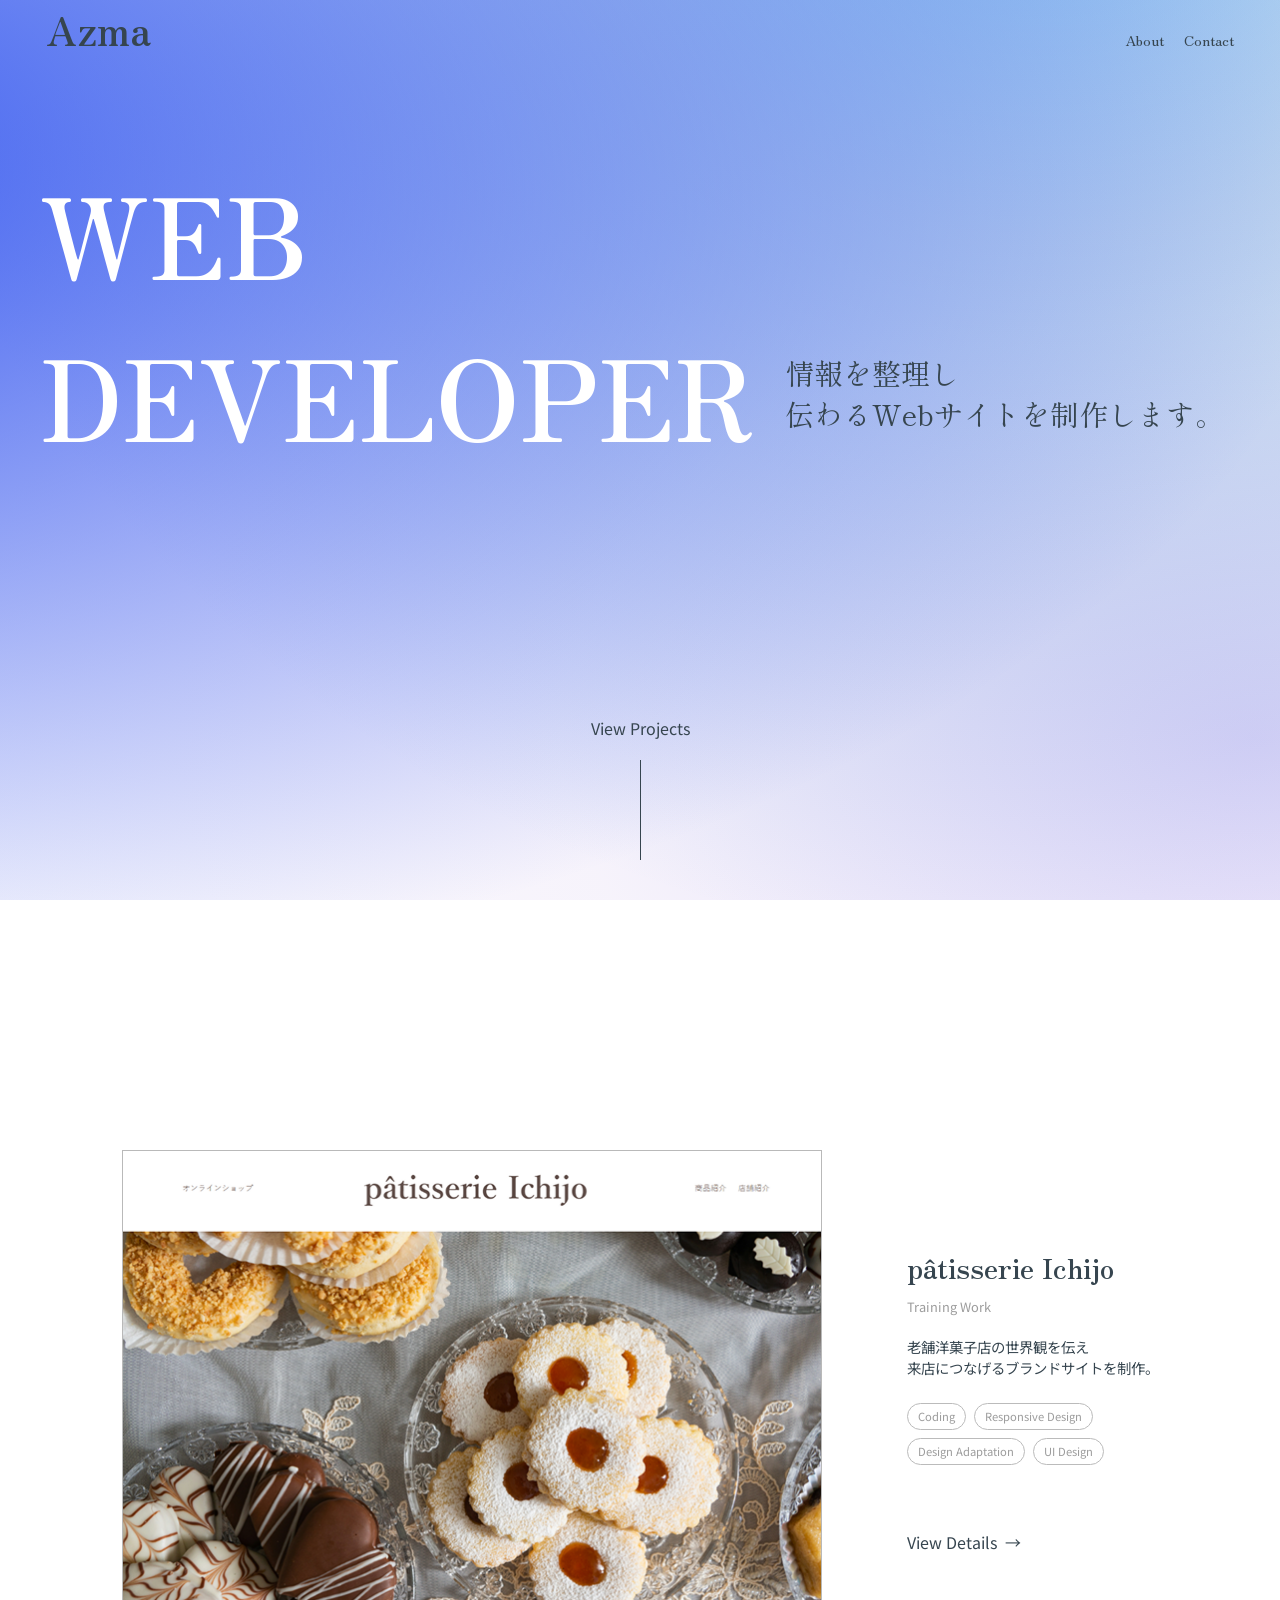
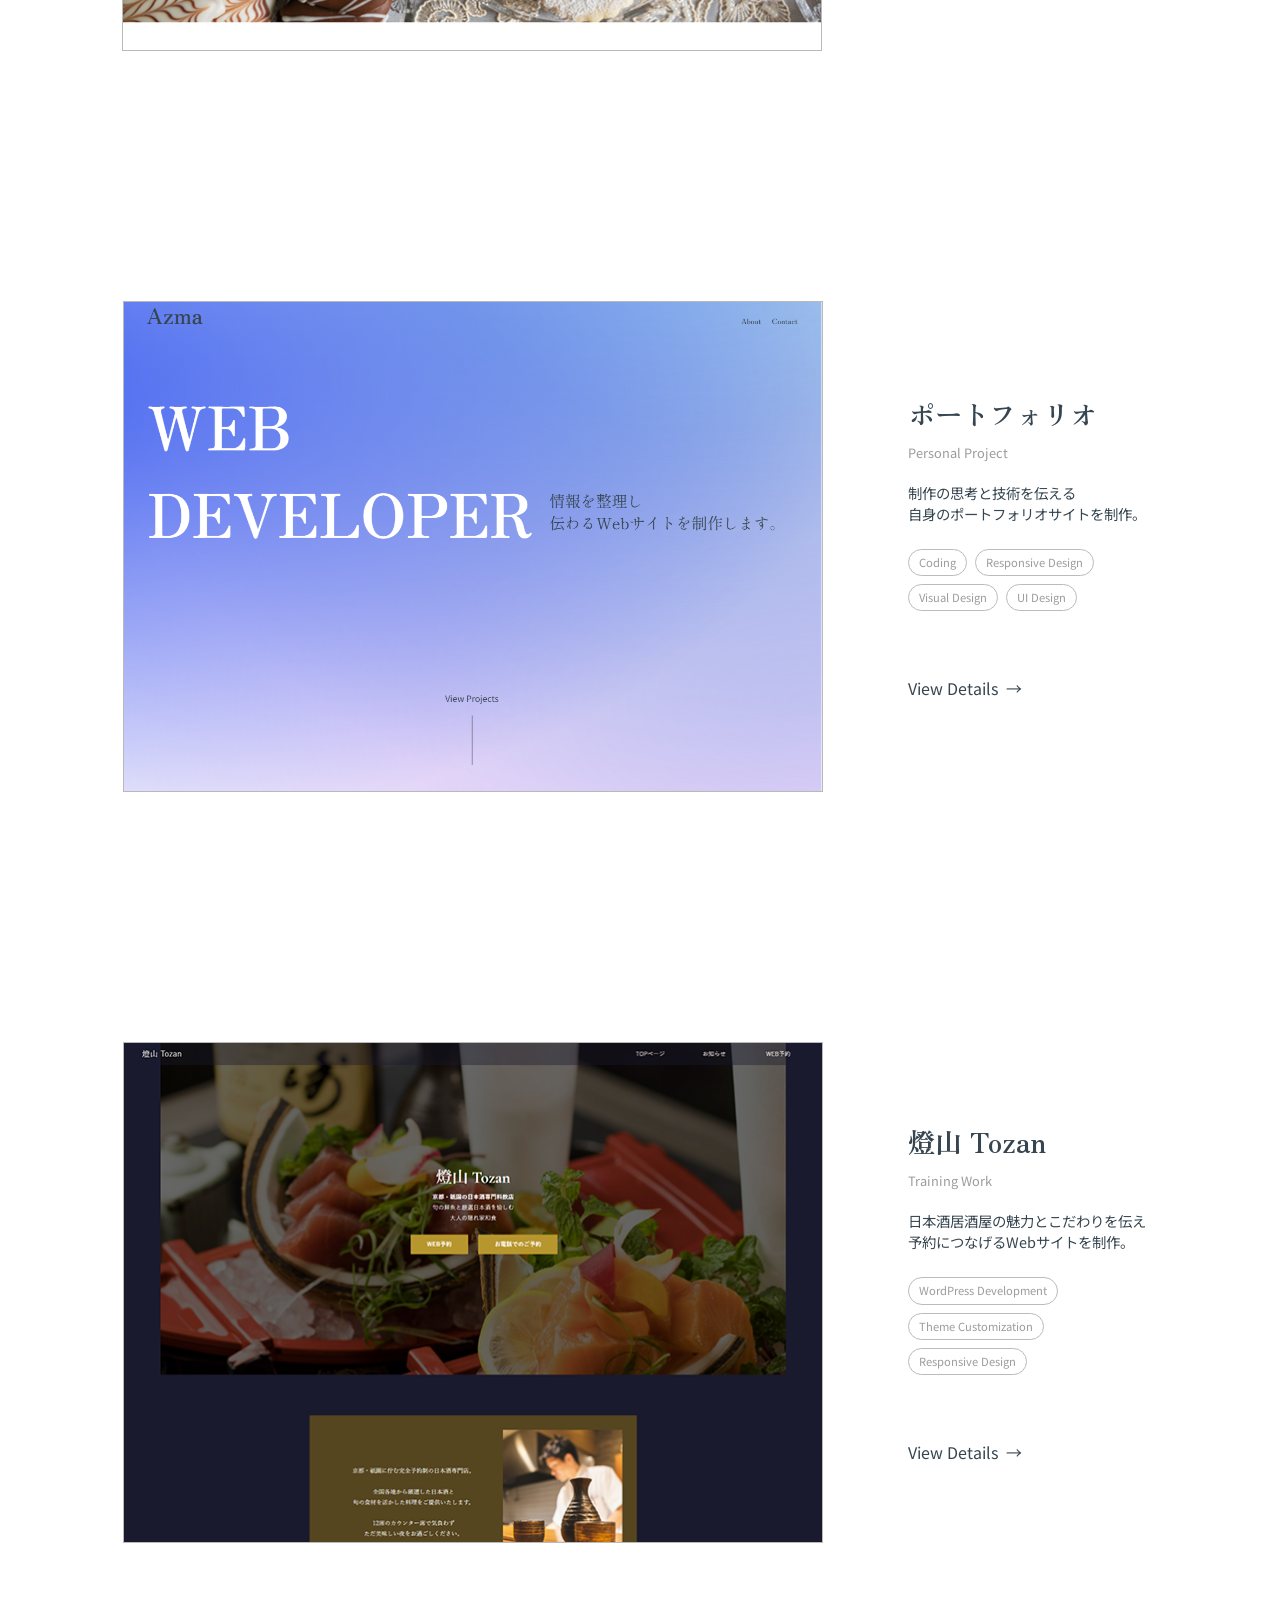
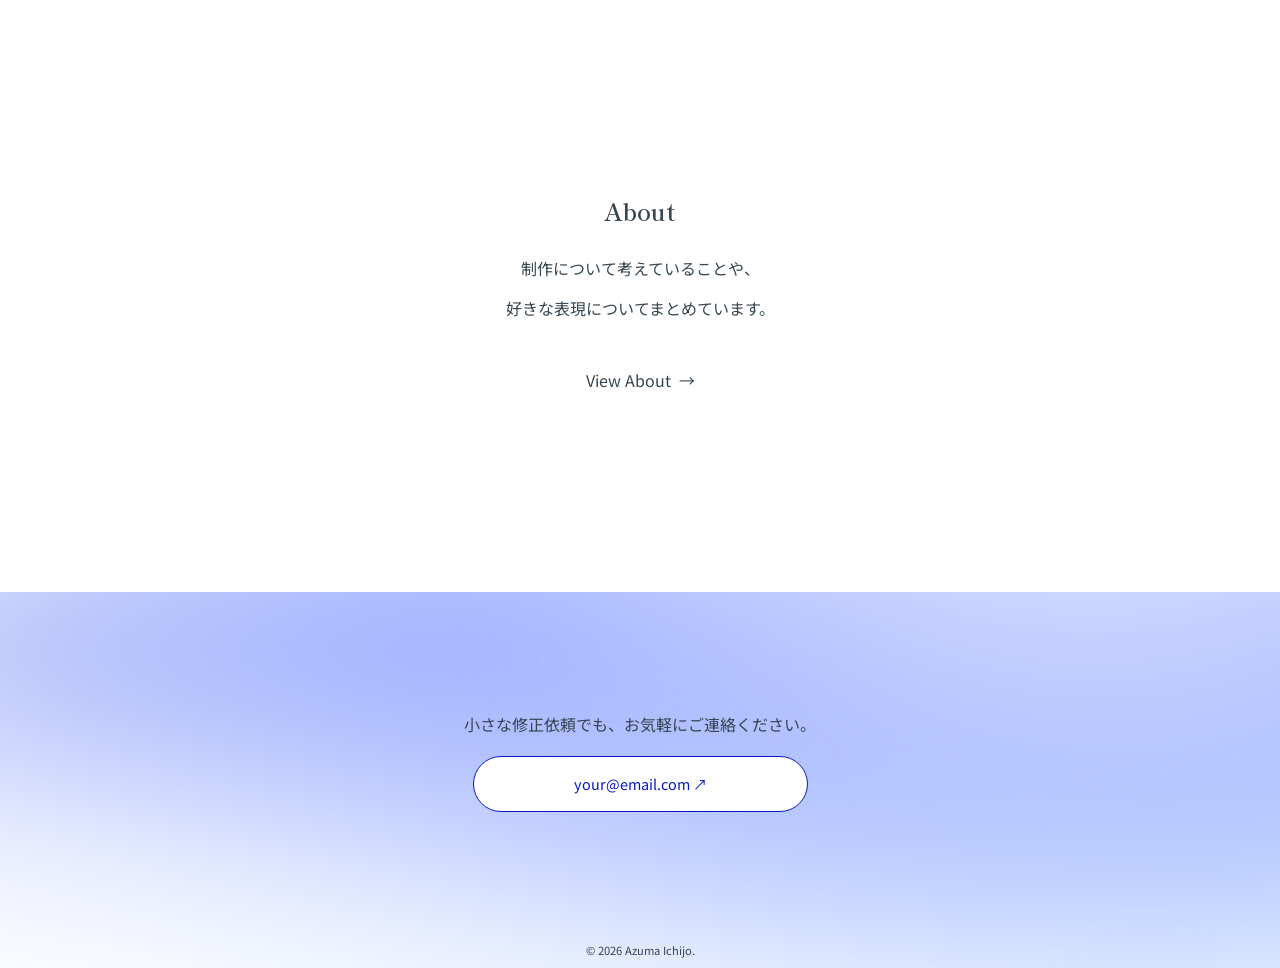
==== index.html @ 606f4dcb "fix: correct detail page footer styling and update content Fix missing footer background on detail p" ====
<!doctype html>
<html lang="ja">
  <head>
    <meta charset="UTF-8" />
    <meta name="viewport" content="width=device-width, initial-scale=1.0" />
    <title>Azuma Ichijo - Web designer</title>
    <meta
      name="description"
      content="フリーランスのWebデザイナーです。見る人に迷わせない、心地よく動くWebサイトを制作します。"
    />
    <meta
      name="keywords"
      content="Azuma Ichijo , 一條 あずま , いちじょう あずま, イチジョウ アズマ, エンジニア, WEB, フロントエンドエンジニア"
    />
    <meta property="og:site_name" content="Azuma Ichijo" />
    <meta
      property="og:description"
      content="フリーランスのWebデザイナーです。見る人に迷わせない、心地よく動くWebサイトを制作します。"
    />
    <link rel="icon" href="img/favicon.ico" />
    <link rel="stylesheet" href="css/style.css" />
    <link rel="preconnect" href="https://fonts.googleapis.com" />
    <link rel="preconnect" href="https://fonts.gstatic.com" crossorigin />
    <link
      href="https://fonts.googleapis.com/css2?family=Zen+Old+Mincho:wght@400;500;700&display=swap"
      rel="stylesheet"
    />
    <link rel="preconnect" href="https://fonts.googleapis.com" />
    <link rel="preconnect" href="https://fonts.gstatic.com" crossorigin />
    <link
      href="https://fonts.googleapis.com/css2?family=Shippori+Mincho:wght@400;500;600;700;800&display=swap"
      rel="stylesheet"
    />
    <link rel="preconnect" href="https://fonts.googleapis.com" />
    <link rel="preconnect" href="https://fonts.gstatic.com" crossorigin />
    <link
      href="https://fonts.googleapis.com/css2?family=Noto+Sans+JP:wght@100..900&display=swap"
      rel="stylesheet"
    />
  </head>

  <button class="to-top" aria-label="ページ上部へ戻る">↑</button>

  <body>
    <header>
      <div class="header-inner">
        <div class="header-contents">
          <h1>Azma</h1>
          <nav>
            <ul>
              <li><a href="./about.html">About</a></li>
              <li><a href="#contact">Contact</a></li>
            </ul>
          </nav>
        </div>
      </div>
    </header>

    <main>
      <section class="fv">
        <div class="fv-inner">
          <div class="fv-contents">
            <h2>WEB</h2>
            <div class="fv-row">
              <h2>DEVELOPER</h2>
              <p>情報を整理し<br />伝わるWebサイトを制作します。</p>
            </div>
          </div>
        </div>

        <div class="scroll-indicator"><a href="#works">View Projects</a></div>
      </section>

      <section id="works">
        <div class="inner">
          <div class="works-list">
            <article class="work-item">
              <a href="./works/patisserieIchijo.html">
                <div class="work-content">
                  <div class="work-img">
                    <img
                      src="img/patisserieIchijo-top.png"
                      alt="pâtisserie Ichijoのサムネイル"
                      class="reveal zoom-out"
                    />
                  </div>
                  <div class="work-text">
                    <h3>pâtisserie Ichijo</h3>
                    <p class="work-category">Training Work</p>
                    <p class="work-note">
                      老舗洋菓子店の世界観を伝え<br />来店につなげるブランドサイトを制作。
                    </p>
                    <div class="work-role">
                      <span>Coding</span>
                      <span>Responsive Design</span>
                      <span>Design Adaptation</span>
                      <span>UI Design</span>
                    </div>
                    <div class="reveal fade-up">
                      <div class="view-details">View Details</div>
                    </div>
                  </div>
                </div>
              </a>
            </article>

            <article class="work-item">
              <a href="./works/portfolio.html">
                <div class="work-content">
                  <div class="work-img">
                    <img
                      src="img/portfolio-top.png"
                      alt="ポートフォリオのサムネイル"
                      class="reveal zoom-out"
                    />
                  </div>
                  <div class="work-text">
                    <h3>ポートフォリオ</h3>
                    <p class="work-category">Personal Project</p>
                    <p class="work-note">
                      制作の思考と技術を伝える<br />自身のポートフォリオサイトを制作。
                    </p>
                    <div class="work-role">
                      <span>Coding</span>
                      <span>Responsive Design</span>
                      <span>Visual Design</span>
                      <span>UI Design</span>
                    </div>
                    <div class="reveal fade-up">
                      <div class="view-details">View Details</div>
                    </div>
                  </div>
                </div>
              </a>
            </article>

            <article class="work-item">
              <a href="./works/tozan.html">
                <div class="work-content">
                  <div class="work-img">
                    <img
                      src="img/tozan-top.png"
                      alt="Tozanのサムネイル"
                      class="reveal zoom-out"
                    />
                  </div>
                  <div class="work-text">
                    <h3>燈山 Tozan</h3>
                    <p class="work-category">Training Work</p>
                    <p class="work-note">
                      日本酒居酒屋の魅力とこだわりを伝え<br />予約につなげるWebサイトを制作。
                    </p>
                    <div class="work-role">
                      <span>WordPress Development</span>
                      <span>Theme Customization</span>
                      <span>Responsive Design</span>
                    </div>
                    <div class="reveal fade-up">
                      <div class="view-details">View Details</div>
                    </div>
                  </div>
                </div>
              </a>
            </article>
          </div>
        </div>
      </section>

      <section class="about">
        <h4>About</h4>
        <p>
          制作について考えていることや、<br />好きな表現についてまとめています。
        </p>
        <div class="reveal fade-up">
          <a href="./about.html" class="view-details">View About</a>
        </div>
      </section>

      <section class="contact" id="contact">
        <div class="inner">
          <div class="contact-txt">
            <p>小さな修正依頼でも、お気軽にご連絡ください。</p>
          </div>
          <div class="contact-btn">
            <a href="mailto:your@email.com">your@email.com ↗</a>
          </div>
          <p class="footer-copy">&copy; 2026 Azuma Ichijo.</p>
        </div>
      </section>
    </main>

    <script src="js/main.js"></script>
  </body>
</html>
---- css/style.css ----
/* ===========================
   Reset & Base
=========================== */
*,
*::before,
*::after {
  box-sizing: border-box;
  margin: 0;
  padding: 0;
}

html {
  font-size: 16px;
  scroll-behavior: smooth;
}

body {
  font-family: "Noto Sans JP", sans-serif;
  color: #36454f;
  background-color: #fff;
  -webkit-font-smoothing: antialiased;
}

img {
  max-width: 100%;
  height: auto;
  display: block;
}

a {
  text-decoration: none;
  color: inherit;
}

ul {
  list-style: none;
}

h1 {
  font-size: 2.5rem;
  font-family: "Zen Old Mincho", serif;
}

h2 {
  font-family: "Zen Old Mincho", serif;
}

h3 {
  margin-bottom: 10px;
  font-size: 1.7rem;
  font-family: "Zen Old Mincho", serif;
}

h4 {
  margin-bottom: 20px;
  font-size: 1.5rem;
  font-family: "Shippori Mincho", serif;
  font-weight: 600;
}

button {
  appearance: none;
  background: none;
  border: none;
  cursor: pointer;
  font-family: inherit;
  font-size: inherit;
  padding: 0;
}

/* ===========================
   Layout
=========================== */
.inner {
  max-width: 1100px;
  margin: 0 auto;
}

.reveal {
  opacity: 0;
  transition: 0.6s ease;
}

.fade-up {
  transform: translateY(20px);
  transition-delay: 0.5s;
}

.fade-up.is-active {
  opacity: 1;
  transform: translateY(0);
}

header {
  position: fixed;
  top: 0;
  left: 0;
  width: 100%;
  z-index: 1000;
  background: transparent;
}

.header-contents {
  display: flex;
  justify-content: space-between;
  align-items: baseline;
  padding: 0 46px;
}

.header-contents ul {
  display: flex;
  justify-content: space-between;
  align-items: baseline;
  gap: 20px;
  font-family: "Zen Old Mincho", serif;
}

.header-contents li {
  font-size: 0.9rem;
}

.fv {
  position: relative;
  overflow: hidden;
  min-height: 100dvh;
  background: #fff;
}

/* コンテンツを前面 */
.fv > * {
  position: relative;
  z-index: 1;
}

/* 背景 */
.fv::before {
  content: "";
  position: absolute;
  inset: -30%;
  z-index: 0;

  background:
    radial-gradient(
      ellipse at 0% 30%,
      rgba(157, 170, 226, 0.1) 0%,
      rgba(5, 47, 235, 0.7) 10%,
      transparent 60%
    ),
    radial-gradient(
      ellipse at 70% 0%,
      rgba(8, 129, 228, 0.5) 0%,
      rgba(49, 131, 207, 0.3) 25%,
      transparent 60%
    ),
    radial-gradient(
      ellipse at 80% 70%,
      rgba(136, 110, 230, 0.3) 0%,
      rgba(169, 138, 219, 0.1) 30%,
      transparent 70%
    );
}

.fv-inner {
  max-width: 1200px;
  margin: 0 auto;
  /*min-height: 100dvh;*/
  /* background-color: #a1b8c6; */
  position: relative;
  margin-bottom: 50px;
}

.fv-contents {
  padding-top: 150px;
}

.fv-contents h2 {
  font-size: 7rem;
  color: #fff;
}

.fv-row {
  display: flex;
  justify-content: left;
  align-items: center;
  gap: 30px;
}

.fv-row p {
  font-size: 1.8rem;
  font-family: "Shippori Mincho", serif;
}

.fv-contents > h2,
.fv-row > h2,
.fv-row > p {
  opacity: 0;
  transform: translateY(10px);
  animation: fadeUp 1s ease-out forwards;
}

.fv-row > h2 {
  animation-delay: 0.3s;
}

.fv-row > p {
  animation-delay: 0.6s;
}

@keyframes fadeUp {
  to {
    opacity: 1;
    transform: translateY(0);
  }
}

.scroll-indicator {
  position: absolute;
  bottom: 40px;
  left: 50%;
  transform: translateX(-50%);
  font-size: 1rem;
}

.scroll-indicator a {
  opacity: 0;
  display: inline-block;
  animation: fadeUp 1s ease-out forwards;
  animation-delay: 2.2s;
}

.scroll-indicator::after {
  content: "";
  display: block;
  width: 1px;
  height: 100px;
  background: #36454f;
  margin: 20px auto 0;

  transform: scaleY(0);
  transform-origin: top;

  animation: lineGrow 1s ease-out forwards;
  animation-delay: 2.6s;
}

@keyframes lineGrow {
  to {
    transform: scaleY(1);
  }
}

#works {
  scroll-margin-top: 20vh;
}

.work-content {
  display: flex;
  justify-content: center;
  align-items: center;
  gap: 85px;
}

.work-item {
  margin: 250px 0;
}

.work-img {
  width: 700px;
  height: auto;
  overflow: hidden;
  flex-shrink: 0;
  border: 1px solid #b9b9b9;
}

.work-img img {
  width: 100%;
  height: 100%;
  object-fit: cover;
  object-position: center top;
}

.zoom-out {
  opacity: 0;
  transform: scale(1.05);
  transition:
    opacity 1.3s ease,
    transform 1.3s cubic-bezier(0.22, 1, 0.36, 1);
}

.zoom-out.is-active {
  opacity: 1;
  transform: scale(1);
}

.work-note {
  font-size: 0.9rem;
}

.work-category {
  color: #9c9c9c;
  font-size: 0.8rem;
  margin-bottom: 20px;
}

.work-role {
  display: flex;
  flex-wrap: wrap;
  gap: 8px;
  padding: 25px 0;
  width: 250px;
}

.work-role span {
  display: inline-block;
  padding: 7px 10px;
  border-radius: 999px;
  background: #fff;
  border: 1px solid #bbbbbb;
  color: #9c9c9c;
  font-size: 0.7rem;
  line-height: 1;
  white-space: nowrap;
}

.view-details {
  margin-top: 40px;
  display: inline-block;
  position: relative;
}

.view-details::before {
  content: "";
  position: absolute;
  left: 0;
  bottom: -2px;
  width: 0;
  height: 1px;
  background: currentColor;
  transition: width 0.7s ease;
  transition-delay: 0.4s;
}

.view-details::after {
  content: "→";
  display: inline-block;
  margin-left: 0.5rem;
  transition: transform 0.5s ease;
  transition-delay: 0.8s;
}

.work-item:hover .view-details::before,
.about .view-details:hover::before {
  width: 80%;
}

.work-item:hover .view-details::after,
.about .view-details:hover::after {
  transform: translateX(7px);
}

.about {
  text-align: center;
  margin: 200px 0;
  background-color: #fff;
}

.about p {
  line-height: 40px;
}

.contact {
  text-align: center;
  background-size: cover;
  background-position: center;
  background-repeat: no-repeat;
  padding-top: 120px;
  padding-bottom: 10px;
  position: relative;
  overflow: hidden;
  background: #fff;
}

/* コンテンツを前面 */
.contact > * {
  position: relative;
  z-index: 1;
}

/* 背景 */
.contact::before {
  content: "";
  position: absolute;
  inset: -30%;
  z-index: 0;

  background:
    radial-gradient(
      ellipse at 20% 30%,
      rgba(8, 50, 235, 0.3) 0%,
      rgba(90, 120, 255, 0.1) 25%,
      transparent 55%
    ),
    radial-gradient(
      ellipse at 70% 20%,
      rgba(150, 170, 255, 0.35) 0%,
      rgba(150, 170, 255, 0.8) 30%,
      transparent 60%
    ),
    radial-gradient(
      ellipse at 80% 70%,
      rgba(120, 190, 255, 0.3) 0%,
      rgba(120, 190, 255, 0.08) 30%,
      transparent 60%
    );

  filter: blur(90px);

  transform-origin: center;

  animation: aurora 10s ease-in-out infinite alternate;
}

.contact-txt {
  margin-bottom: 20px;
}

.contact-btn {
  display: inline-block;
  text-align: center;
  padding: 20px 100px;
  border-radius: 999px;
  background: #fff;
  color: #0918c0;
  border: 1px solid #0918c0;
  font-size: 0.9rem;
  line-height: 1;
  white-space: nowrap;
  transition:
    color 0.3s ease,
    background-color 0.3s ease;
}

.contact-btn:hover {
  background: #0918c0;
  color: #fff;
}

/* aboutページ */

.about-page {
  opacity: 0;
  transform: translateY(10px);
  animation: fadein 0.5s ease forwards;
}

@keyframes fadein {
  to {
    opacity: 1;
    transform: translateY(0);
  }
}

.about-page-inner {
  max-width: 700px;
  margin: 0 auto;
  margin-top: 220px;
  margin-bottom: 150px;
}

.about-page-contents {
  font-size: 1.2rem;
  line-height: 40px;
}

.about-page-contents p {
  margin-bottom: 20px;
}

/*
.email-copy {
  display: inline-block;
  cursor: pointer;
}

/* 初期表示 
.email-copy__copy,
.email-copy__copied {
  display: none;
}

/* ホバー時
.email-copy:hover .email-copy__email {
  display: none;
}
.email-copy:hover .email-copy__copy {
  display: inline;
}
.email-copy:hover .email-copy__copied {
  display: none;
}

/* クリック後 
.email-copy.is-copied .email-copy__email {
  display: none;
}
.email-copy.is-copied .email-copy__copy {
  display: none;
}
.email-copy.is-copied .email-copy__copied {
  display: inline;
}
*/

.footer-copy {
  font-size: 0.7rem;
  margin-top: 130px;
}

.to-top {
  position: fixed;
  right: 20px;
  bottom: 20px;
  width: 48px;
  height: 48px;
  z-index: 1100;
  border-radius: 50%;
  border: none;
  background: #000000;
  color: #fff;
  cursor: pointer;
  box-shadow: 0 6px 18px rgba(0, 0, 0, 0.08);
  opacity: 0;
  visibility: hidden;
  transform: translateY(10px);
  transition:
    opacity 0.7s ease,
    transform 0.7s ease,
    visibility 0.7s,
    background-color 0.7s ease;
}

.to-top.is-visible {
  opacity: 1;
  visibility: visible;
  transform: translateY(0);
}

.to-top:hover {
  transform: translateY(-2px);
  background: rgba(0, 0, 0, 0.8);
}

/* ===========================
   Responsive
=========================== */
@media (max-width: 768px) {
  h1 {
    font-size: 1.8rem;
  }

  h2 {
    /* display: none;*/
    font-size: 2.5rem;
    text-align: center;
  }

  .fv-inner {
    margin-bottom: 80px;
  }

  .fv-contents h2 {
    font-size: 2.8rem;
  }

  .fv-row {
    flex-direction: column;
  }

  .fv-row p {
    text-align: center;
    font-size: 1.4rem;
    padding: 50px 0;
    color: #13181b;
  }

  .work-content {
    flex-direction: column;
    align-items: flex-start;
    margin: 0 10px;
    gap: 20px;
    padding: 40px 0;
  }

  #works {
    scroll-margin-top: 10vh;
  }

  .work-item {
    margin: 70px 0;
  }

  .work-img {
    width: 100%;
    height: auto;
  }

  .work-text {
    font-size: 0.8rem;
    padding: 0 20px;
  }

  .work-role {
    padding: 20px 0;
  }

  .work-role span {
    font-size: 0.8rem;
  }

  .view-details {
    margin-top: 20px;
  }

  .about {
    margin: 150px 0;
  }

  .about-page-inner {
    margin-top: 120px;
    margin-bottom: 50px;
    padding: 0 20px;
  }

  .about-page-contents {
    font-size: 0.9rem;
    line-height: 27px;
  }

  .contact-txt {
    font-size: 0.9rem;
  }
}
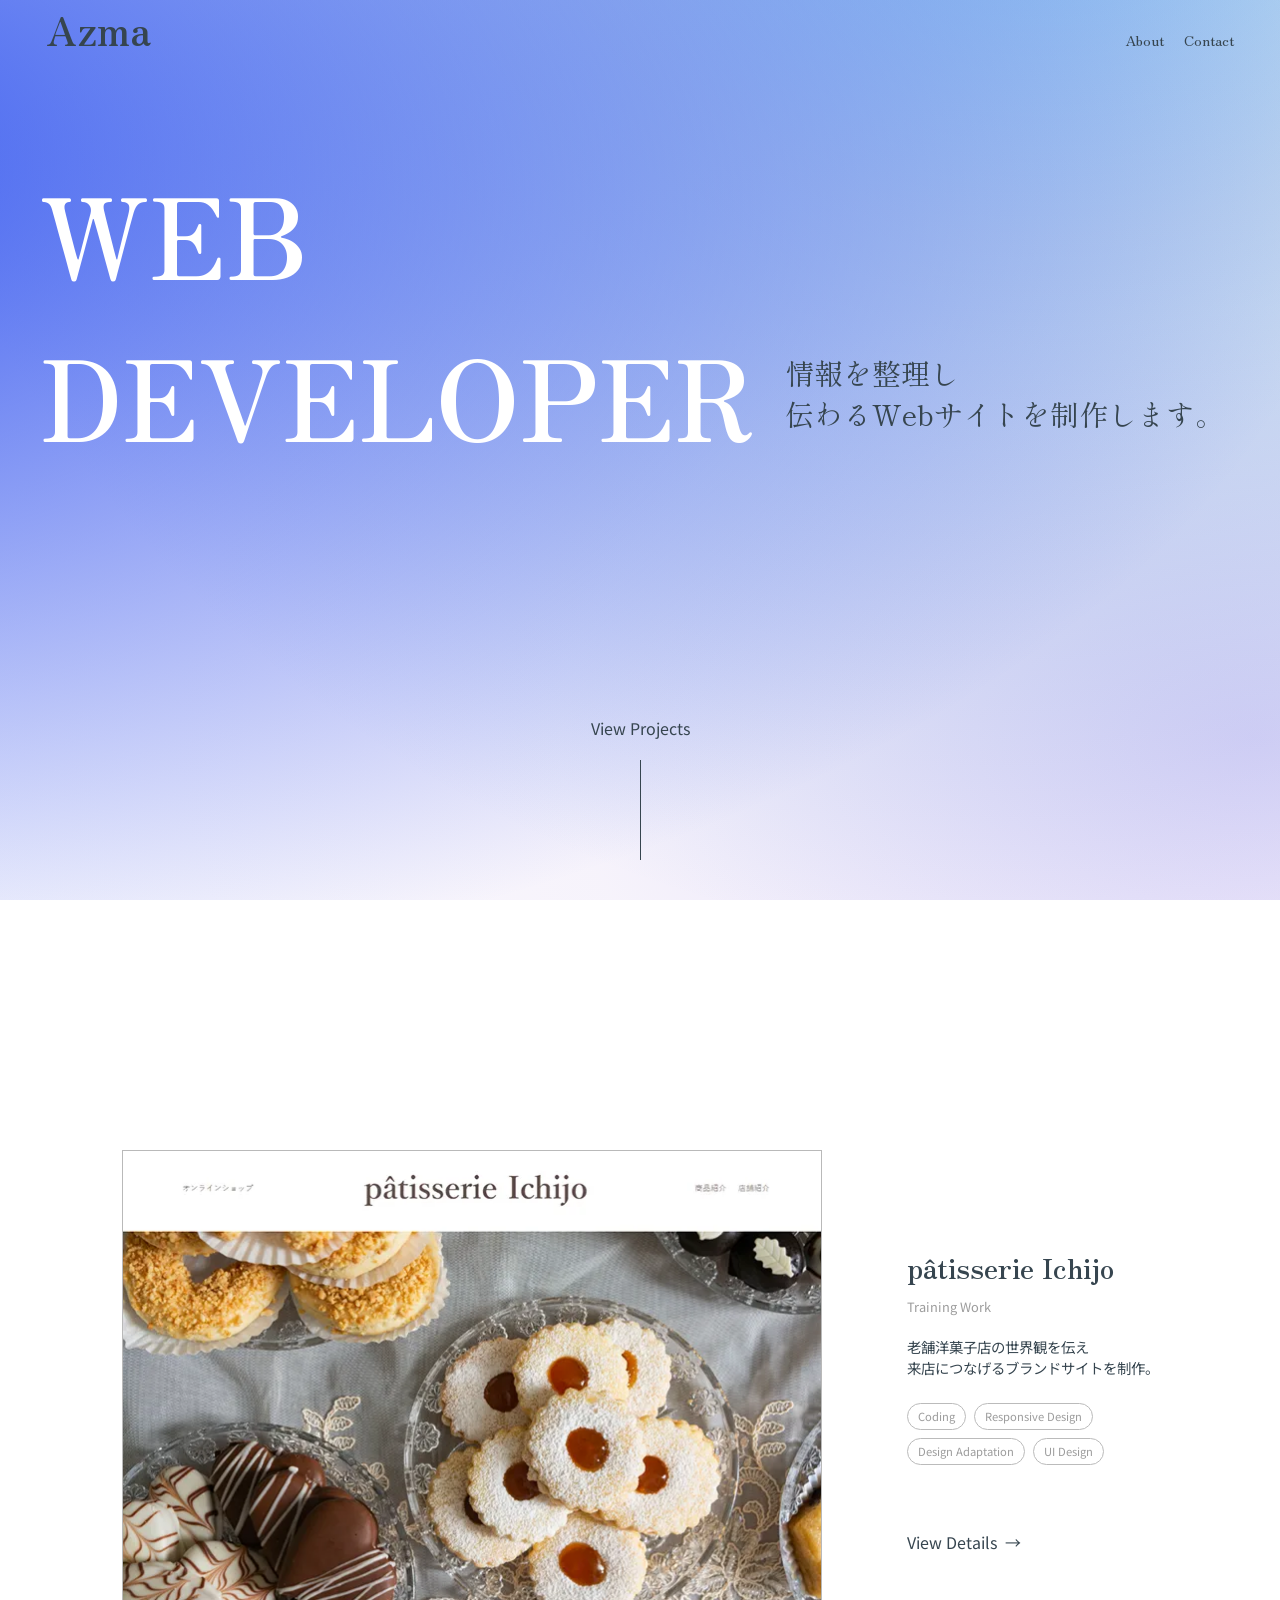
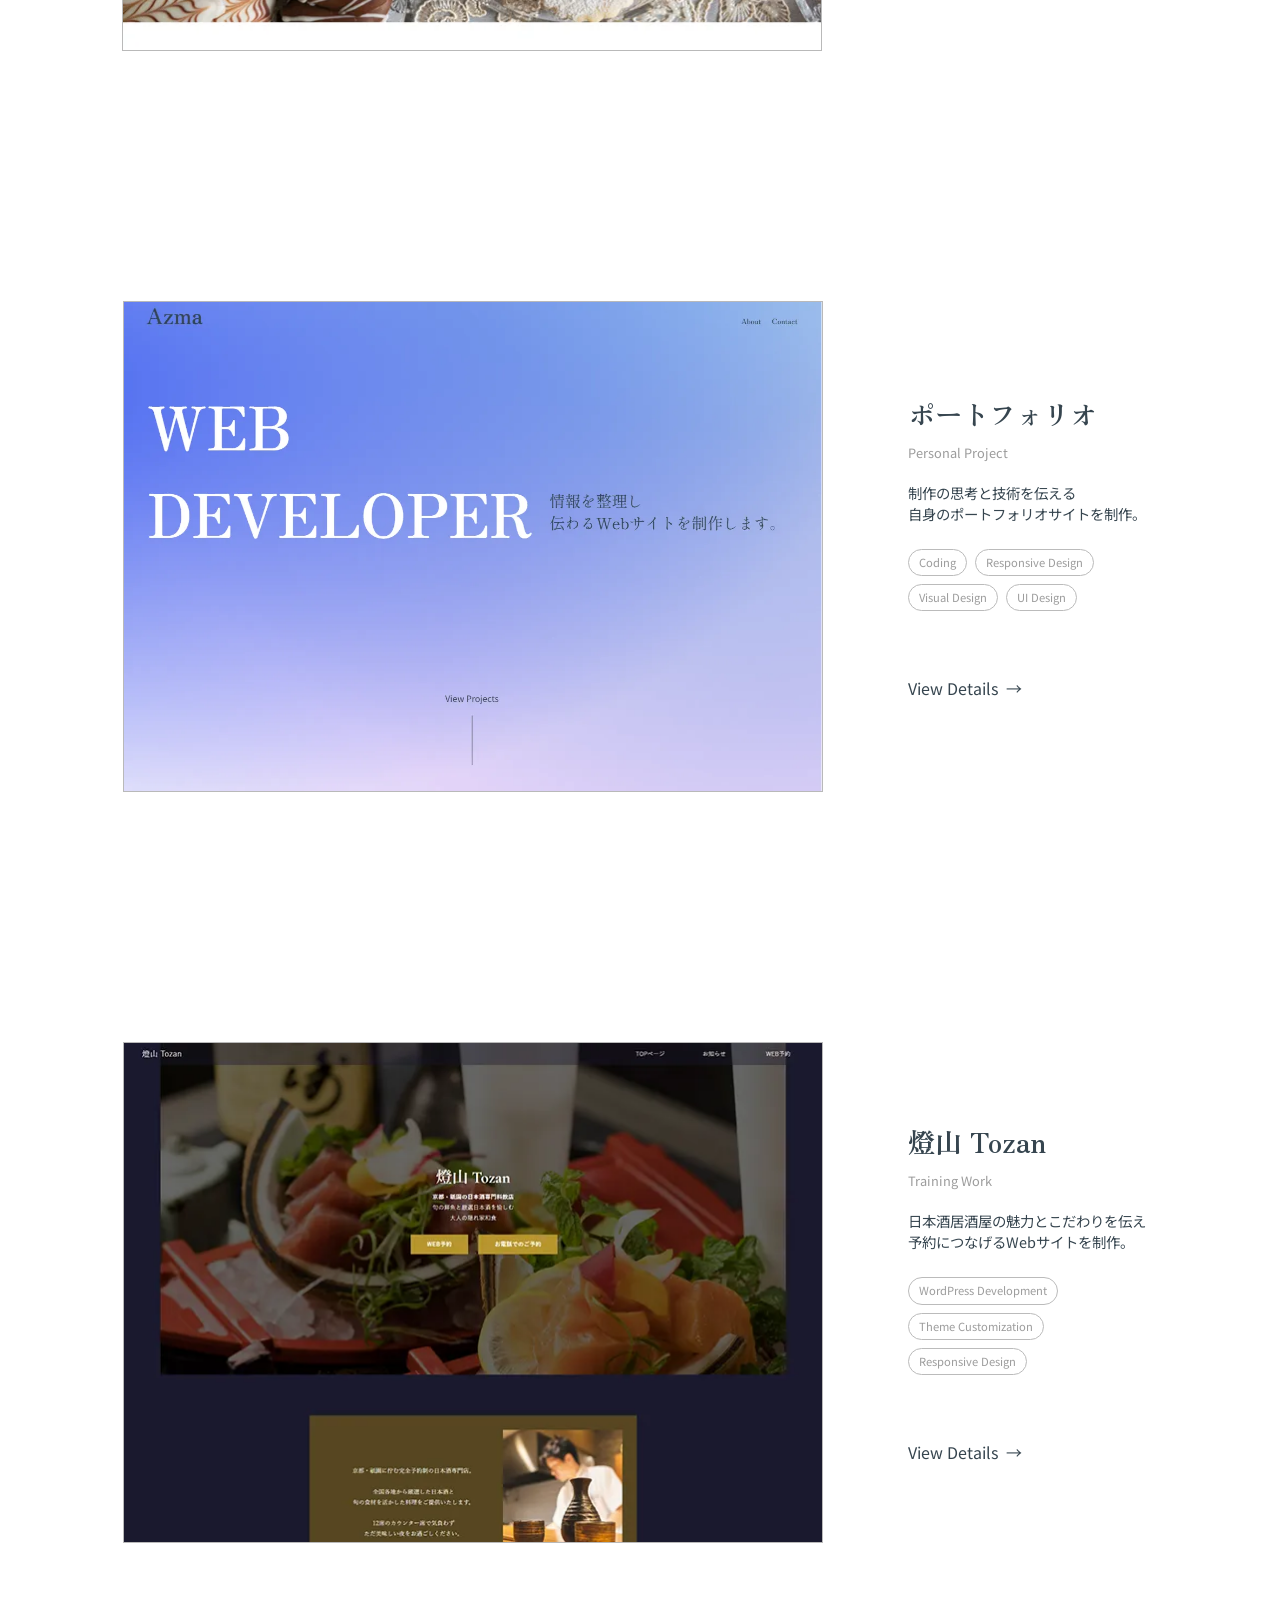
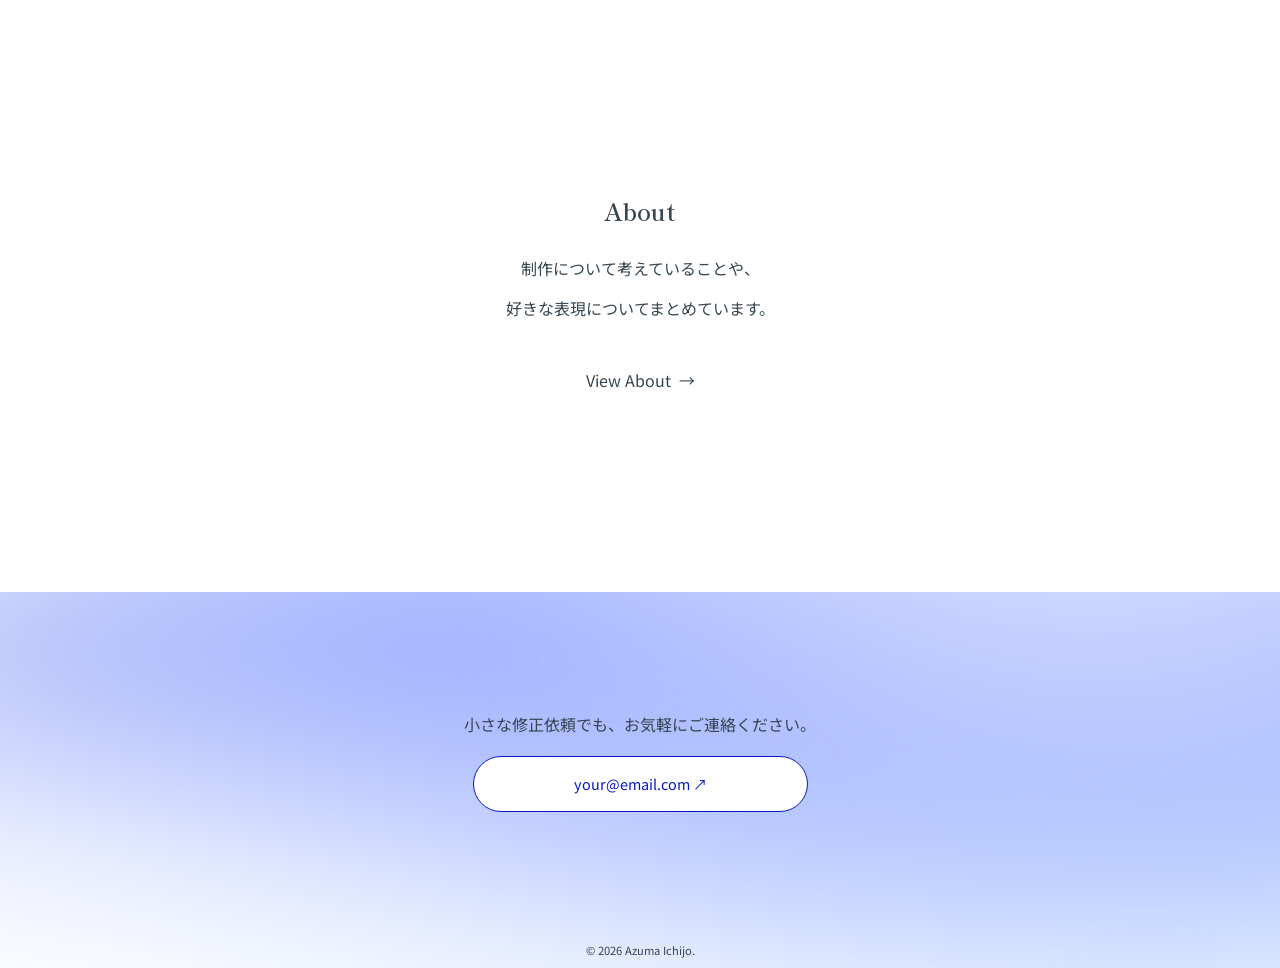
==== commit 814805a4: "perf: optimize images and improve accessibility Convert page images from PNG to WebP Update image re" ====
--- a/index.html
+++ b/index.html
@@ -3,40 +3,58 @@
   <head>
     <meta charset="UTF-8" />
     <meta name="viewport" content="width=device-width, initial-scale=1.0" />
-    <title>Azuma Ichijo - Web designer</title>
+    <title>Azuma Ichijo - Web developer</title>
+
     <meta
       name="description"
-      content="フリーランスのWebデザイナーです。見る人に迷わせない、心地よく動くWebサイトを制作します。"
-    />
-    <meta
-      name="keywords"
-      content="Azuma Ichijo , 一條 あずま , いちじょう あずま, イチジョウ アズマ, エンジニア, WEB, フロントエンドエンジニア"
-    />
-    <meta property="og:site_name" content="Azuma Ichijo" />
+      content="フリーランスのWebデベロッパーです。見る人に迷わせない、心地よく動くWebサイトを制作します。"
+    />
+
+    <meta property="og:site_name" content="Azuma Ichijo - Web developer" />
+    <meta property="og:type" content="website" />
+    <meta property="og:title" content="Azma Portfolio" />
     <meta
       property="og:description"
-      content="フリーランスのWebデザイナーです。見る人に迷わせない、心地よく動くWebサイトを制作します。"
-    />
-    <link rel="icon" href="img/favicon.ico" />
-    <link rel="stylesheet" href="css/style.css" />
+      content="フリーランスのWebデベロッパーです。見る人に迷わせない、心地よく動くWebサイトを制作します。"
+    />
+    <meta
+      property="og:image"
+      content="https://azma24.github.io/Portfolio/img/og-image.png"
+    />
+    <meta property="og:url" content="https://azma24.github.io/Portfolio/" />
+
+    <meta name="twitter:card" content="summary_large_image" />
+    <meta name="twitter:title" content="Azuma Ichijo - Web developer" />
+    <meta
+      name="twitter:description"
+      content="フリーランスのWebデベロッパーです。見る人に迷わせない、心地よく動くWebサイトを制作します。"
+    />
+    <meta
+      name="twitter:image"
+      content="https://azma24.github.io/Portfolio/img/og-image.png"
+    />
+
+    <link rel="icon" href="./img/favicon.ico" />
+    <link rel="apple-touch-icon" href="./img/apple-touch-icon.png" />
+
+    <link rel="canonical" href="https://azma24.github.io/Portfolio/" />
+
+    <!-- フォント -->
     <link rel="preconnect" href="https://fonts.googleapis.com" />
     <link rel="preconnect" href="https://fonts.gstatic.com" crossorigin />
     <link
       href="https://fonts.googleapis.com/css2?family=Zen+Old+Mincho:wght@400;500;700&display=swap"
       rel="stylesheet"
     />
-    <link rel="preconnect" href="https://fonts.googleapis.com" />
-    <link rel="preconnect" href="https://fonts.gstatic.com" crossorigin />
     <link
       href="https://fonts.googleapis.com/css2?family=Shippori+Mincho:wght@400;500;600;700;800&display=swap"
       rel="stylesheet"
     />
-    <link rel="preconnect" href="https://fonts.googleapis.com" />
-    <link rel="preconnect" href="https://fonts.gstatic.com" crossorigin />
     <link
       href="https://fonts.googleapis.com/css2?family=Noto+Sans+JP:wght@100..900&display=swap"
       rel="stylesheet"
     />
+    <link rel="stylesheet" href="css/style.css" />
   </head>
 
   <button class="to-top" aria-label="ページ上部へ戻る">↑</button>
@@ -79,7 +97,7 @@
                 <div class="work-content">
                   <div class="work-img">
                     <img
-                      src="img/patisserieIchijo-top.png"
+                      src="img/patisserieIchijo-top.webp"
                       alt="pâtisserie Ichijoのサムネイル"
                       class="reveal zoom-out"
                     />
@@ -109,7 +127,7 @@
                 <div class="work-content">
                   <div class="work-img">
                     <img
-                      src="img/portfolio-top.png"
+                      src="img/portfolio-top.webp"
                       alt="ポートフォリオのサムネイル"
                       class="reveal zoom-out"
                     />
@@ -139,7 +157,7 @@
                 <div class="work-content">
                   <div class="work-img">
                     <img
-                      src="img/tozan-top.png"
+                      src="img/tozan-top.webp"
                       alt="Tozanのサムネイル"
                       class="reveal zoom-out"
                     />
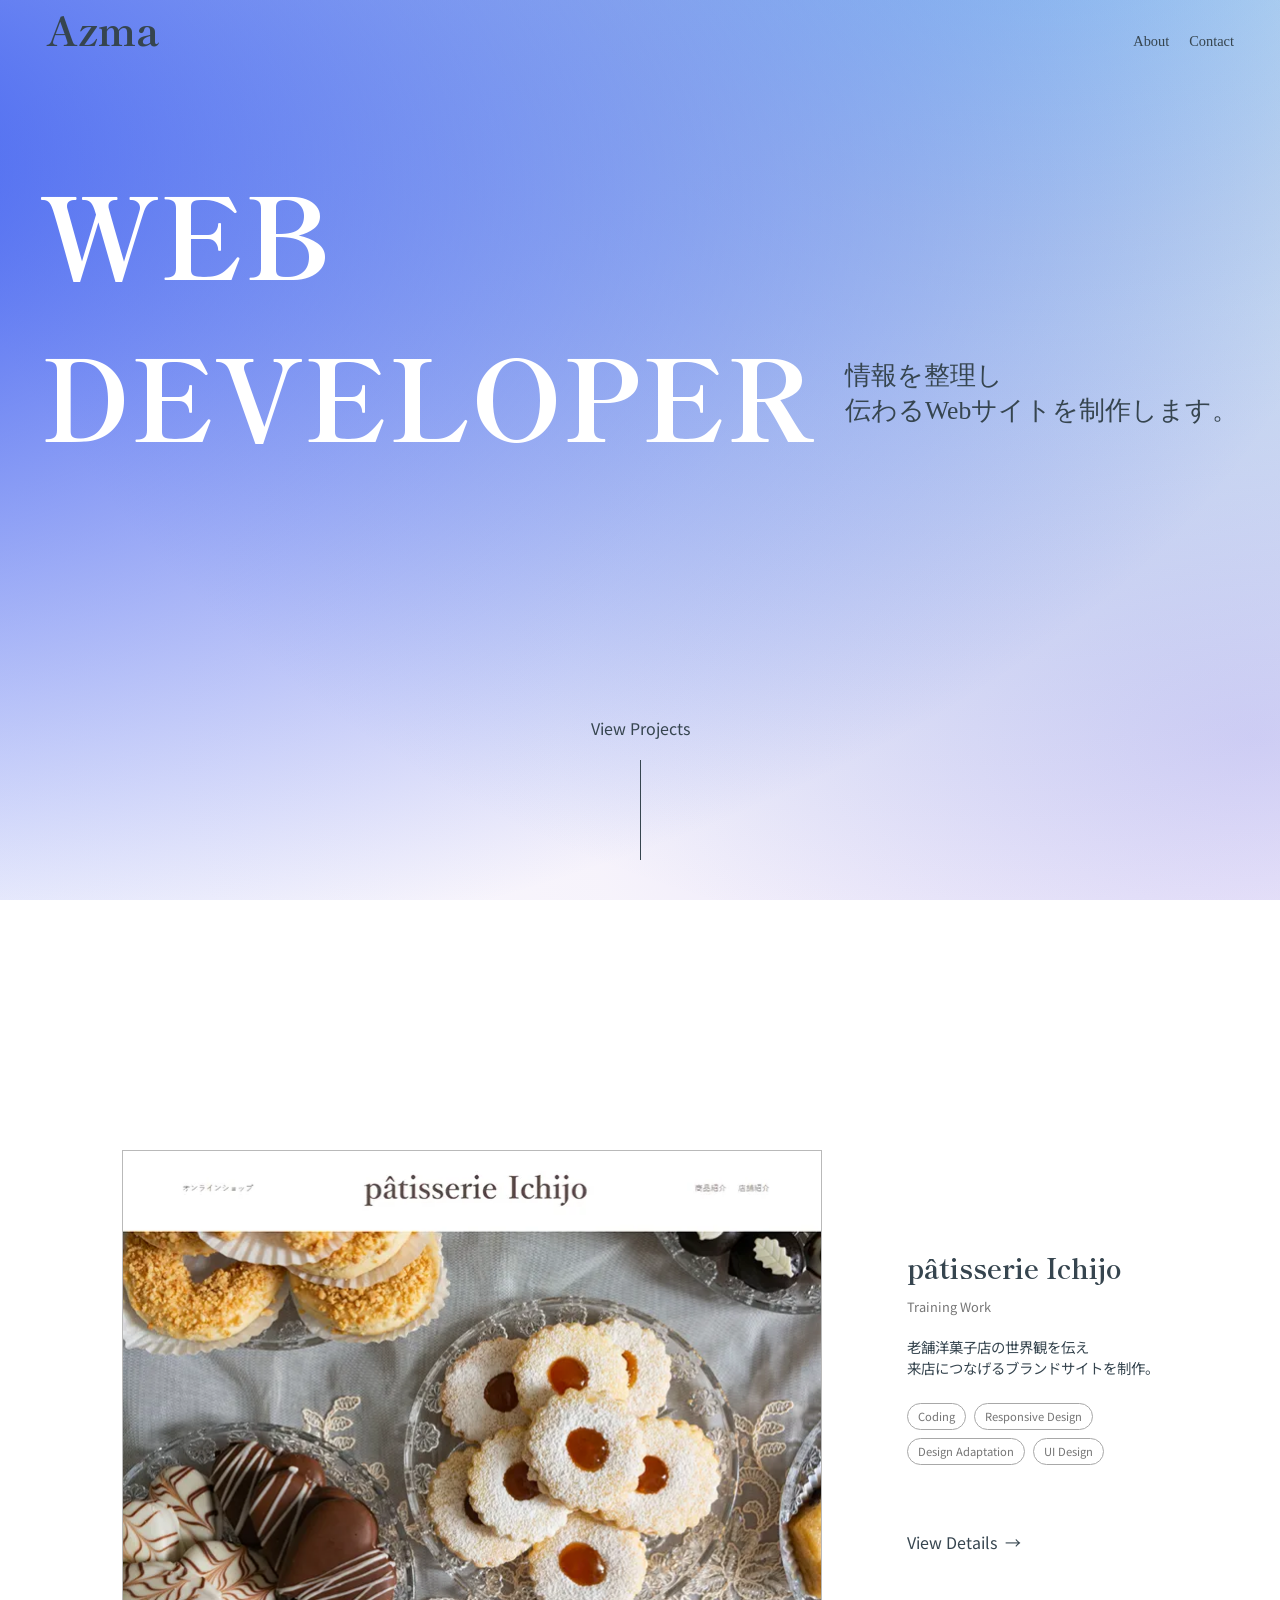
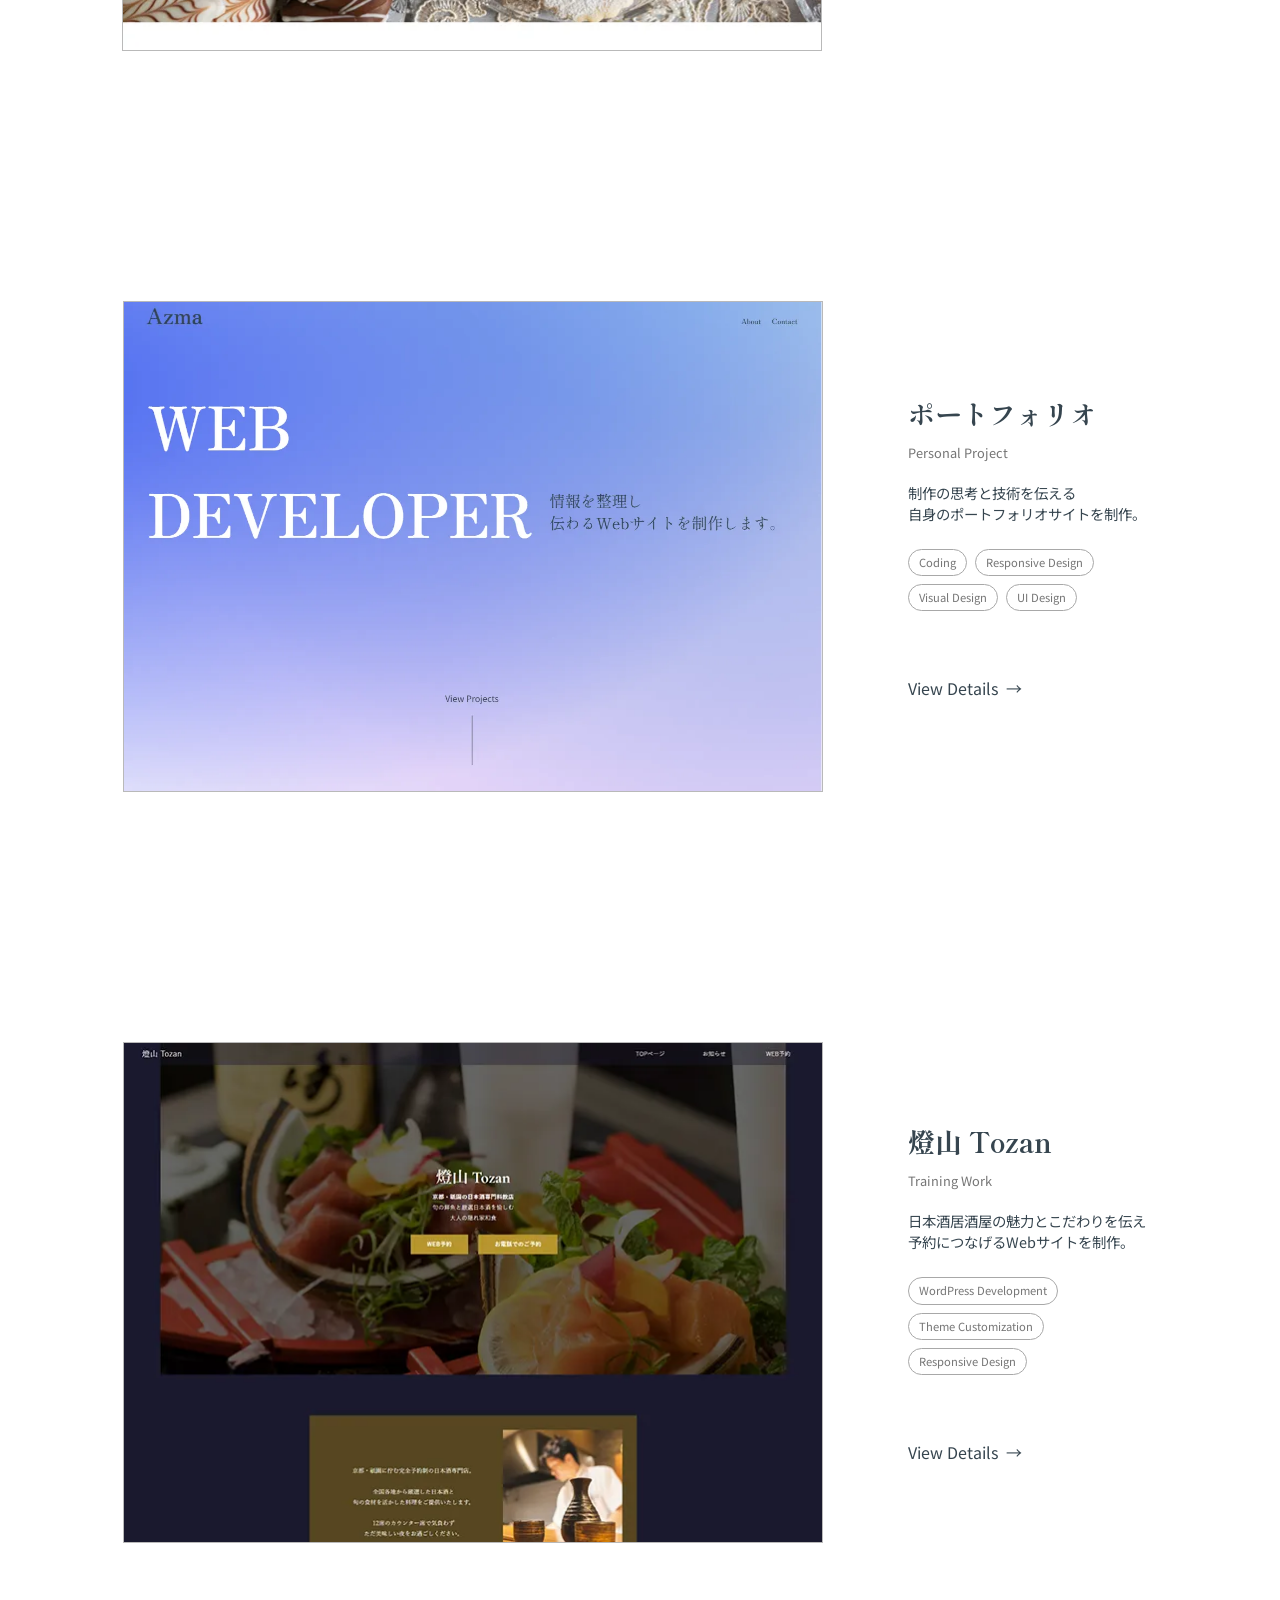
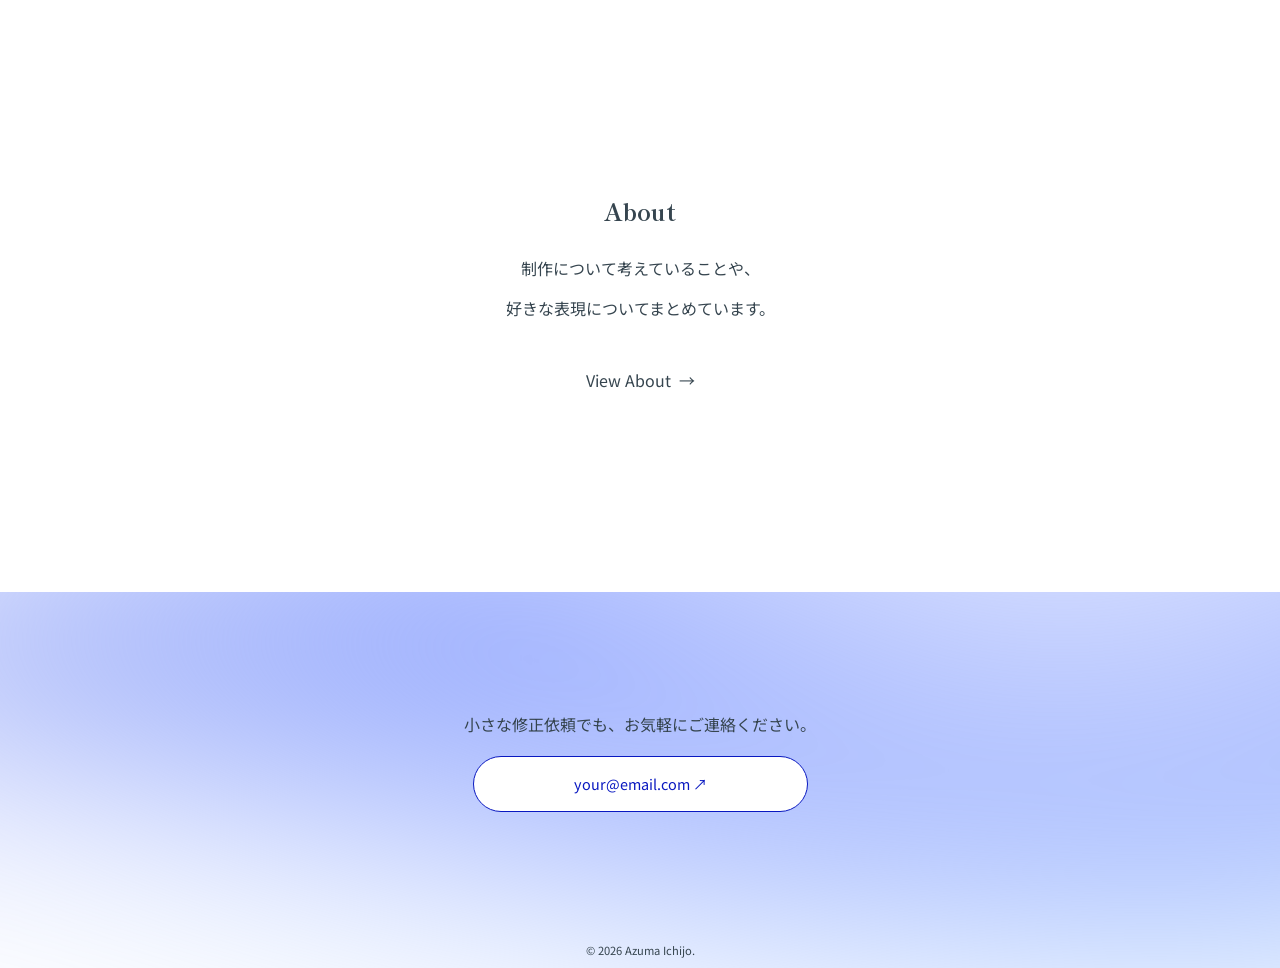
==== commit 1be18ebd: "refactor: clean up styles and refine UI details Remove unused Google Fonts and CSS Move back-to-top " ====
--- a/index.html
+++ b/index.html
@@ -43,15 +43,11 @@
     <link rel="preconnect" href="https://fonts.googleapis.com" />
     <link rel="preconnect" href="https://fonts.gstatic.com" crossorigin />
     <link
-      href="https://fonts.googleapis.com/css2?family=Zen+Old+Mincho:wght@400;500;700&display=swap"
-      rel="stylesheet"
-    />
-    <link
       href="https://fonts.googleapis.com/css2?family=Shippori+Mincho:wght@400;500;600;700;800&display=swap"
       rel="stylesheet"
     />
     <link
-      href="https://fonts.googleapis.com/css2?family=Noto+Sans+JP:wght@100..900&display=swap"
+      href="https://fonts.googleapis.com/css2?family=Noto+Sans+JP:wght@400;500&display=swap"
       rel="stylesheet"
     />
     <link rel="stylesheet" href="css/style.css" />
--- a/css/style.css
+++ b/css/style.css
@@ -38,24 +38,23 @@
 
 h1 {
   font-size: 2.5rem;
-  font-family: "Zen Old Mincho", serif;
+  font-family: "Shippori Mincho", serif;
 }
 
 h2 {
-  font-family: "Zen Old Mincho", serif;
+  font-family: "Shippori Mincho", serif;
 }
 
 h3 {
   margin-bottom: 10px;
   font-size: 1.7rem;
-  font-family: "Zen Old Mincho", serif;
+  font-family: "Shippori Mincho", serif;
 }
 
 h4 {
   margin-bottom: 20px;
   font-size: 1.5rem;
   font-family: "Shippori Mincho", serif;
-  font-weight: 600;
 }
 
 button {
@@ -91,6 +90,13 @@
   transform: translateY(0);
 }
 
+@keyframes fadeUp {
+  to {
+    opacity: 1;
+    transform: translateY(0);
+  }
+}
+
 header {
   position: fixed;
   top: 0;
@@ -112,7 +118,7 @@
   justify-content: space-between;
   align-items: baseline;
   gap: 20px;
-  font-family: "Zen Old Mincho", serif;
+  font-family: " Shippori Mincho", serif;
 }
 
 .header-contents li {
@@ -186,8 +192,8 @@
 }
 
 .fv-row p {
-  font-size: 1.8rem;
-  font-family: "Shippori Mincho", serif;
+  font-size: 1.6rem;
+  font-family: " Shippori Mincho", serif;
 }
 
 .fv-contents > h2,
@@ -204,13 +210,6 @@
 
 .fv-row > p {
   animation-delay: 0.6s;
-}
-
-@keyframes fadeUp {
-  to {
-    opacity: 1;
-    transform: translateY(0);
-  }
 }
 
 .scroll-indicator {
@@ -297,7 +296,7 @@
 }
 
 .work-category {
-  color: #9c9c9c;
+  color: #757575;
   font-size: 0.8rem;
   margin-bottom: 20px;
 }
@@ -315,8 +314,8 @@
   padding: 7px 10px;
   border-radius: 999px;
   background: #fff;
-  border: 1px solid #bbbbbb;
-  color: #9c9c9c;
+  border: 1px solid #a8a8a8;
+  color: #757575;
   font-size: 0.7rem;
   line-height: 1;
   white-space: nowrap;
@@ -366,6 +365,23 @@
 
 .about p {
   line-height: 40px;
+}
+
+.footer-sns {
+  display: flex;
+  justify-content: flex-start;
+  align-items: baseline;
+  gap: 20px;
+}
+
+.footer-sns p {
+  font-size: 0.8rem;
+}
+
+.github,
+.twitter {
+  margin: 50px 0;
+  font-size: 1.5rem;
 }
 
 .contact {
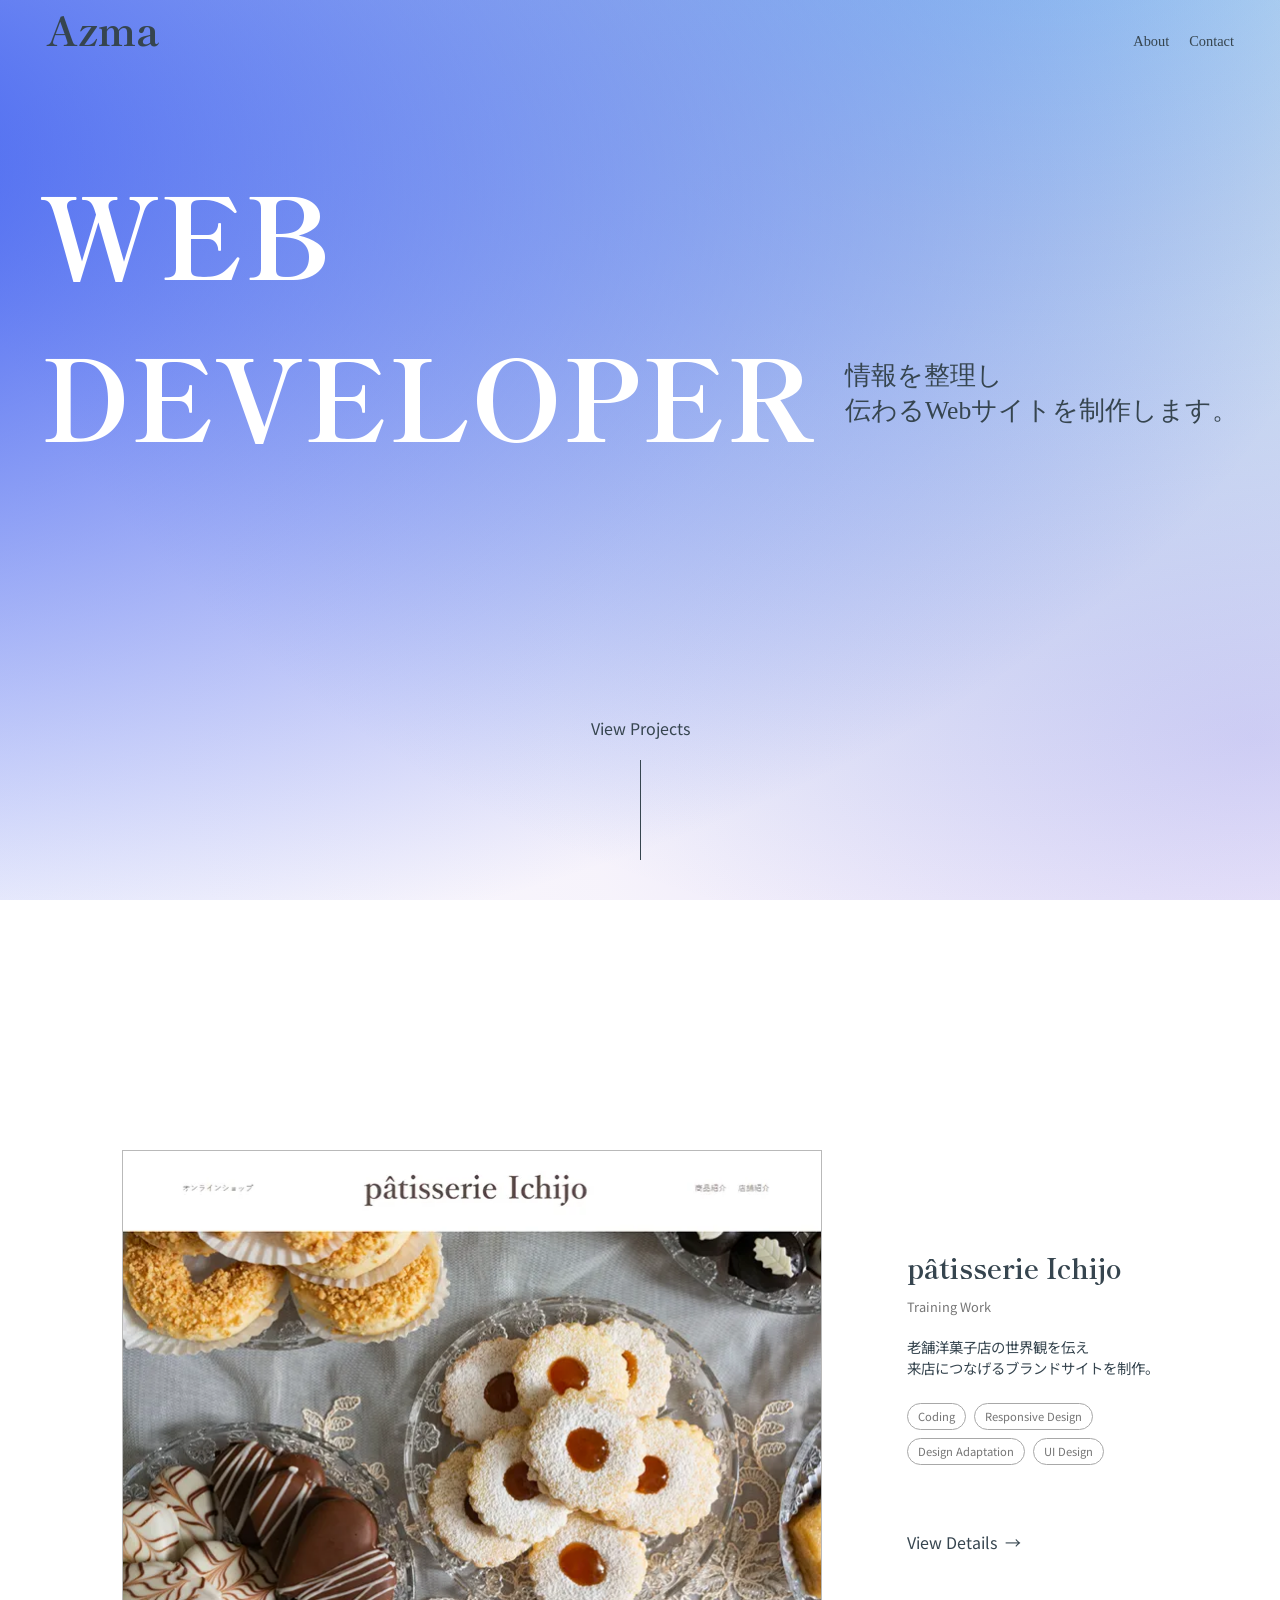
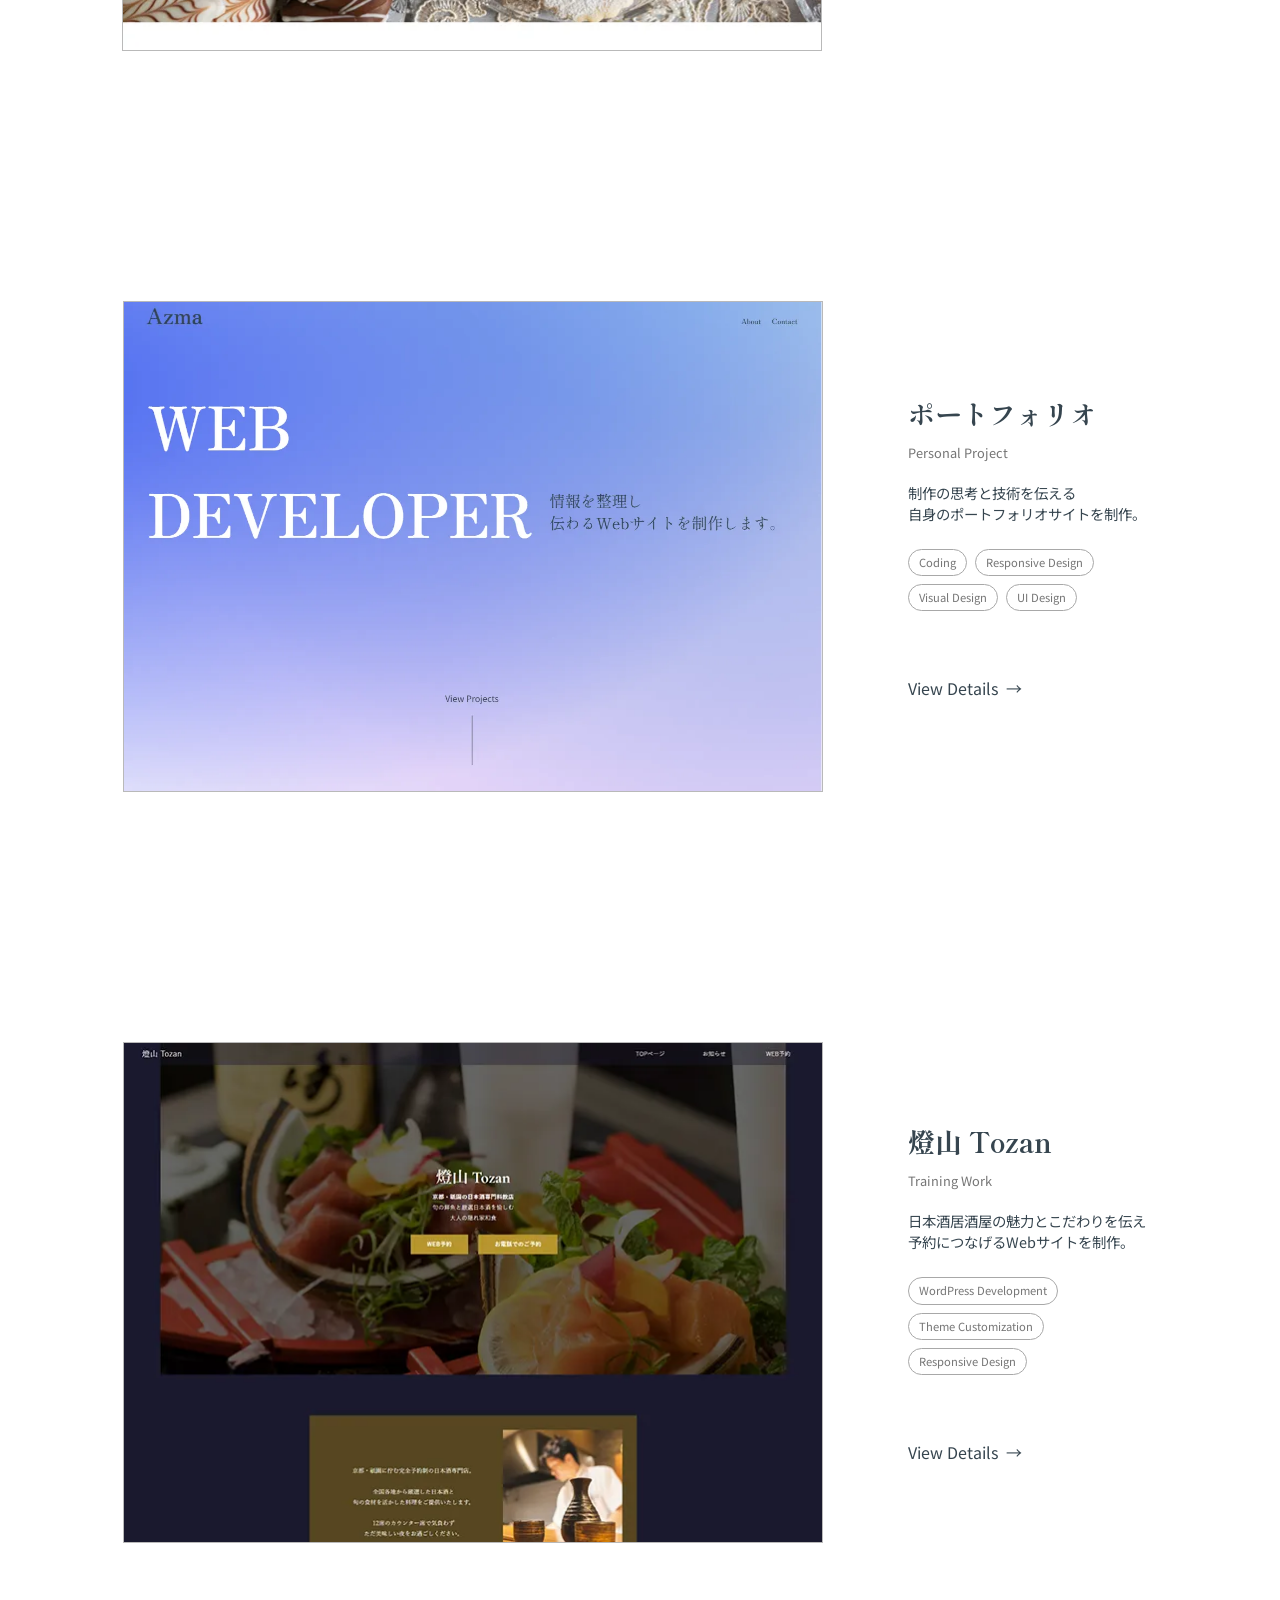
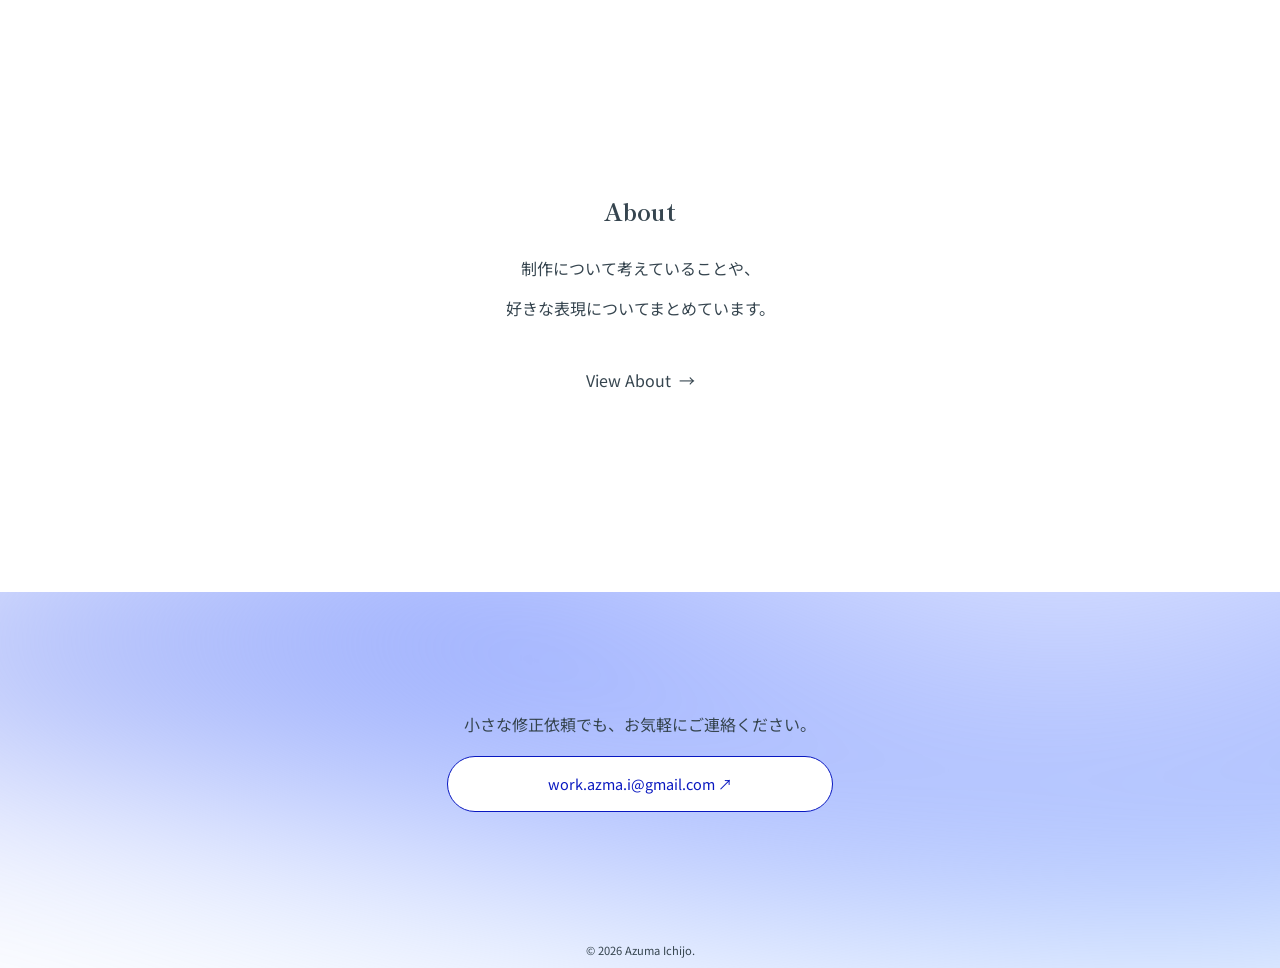
==== commit 2257036e: "refactor: update content and improve heading structure Replace sample email address with business em" ====
--- a/index.html
+++ b/index.html
@@ -87,6 +87,7 @@
 
       <section id="works">
         <div class="inner">
+          <h2 class="visually-hidden">Works</h2>
           <div class="works-list">
             <article class="work-item">
               <a href="./works/patisserieIchijo.html">
@@ -181,7 +182,7 @@
       </section>
 
       <section class="about">
-        <h4>About</h4>
+        <h2>About</h2>
         <p>
           制作について考えていることや、<br />好きな表現についてまとめています。
         </p>
@@ -196,7 +197,7 @@
             <p>小さな修正依頼でも、お気軽にご連絡ください。</p>
           </div>
           <div class="contact-btn">
-            <a href="mailto:your@email.com">your@email.com ↗</a>
+            <a href="mailto:work.azma.i@gmail.com">work.azma.i@gmail.com ↗</a>
           </div>
           <p class="footer-copy">&copy; 2026 Azuma Ichijo.</p>
         </div>
--- a/css/style.css
+++ b/css/style.css
@@ -248,6 +248,15 @@
   }
 }
 
+.visually-hidden {
+  position: absolute;
+  width: 1px;
+  height: 1px;
+  overflow: hidden;
+  clip-path: inset(50%);
+  white-space: nowrap;
+}
+
 #works {
   scroll-margin-top: 20vh;
 }
@@ -361,6 +370,10 @@
   text-align: center;
   margin: 200px 0;
   background-color: #fff;
+}
+
+.about h2 {
+  margin: 20px 0;
 }
 
 .about p {
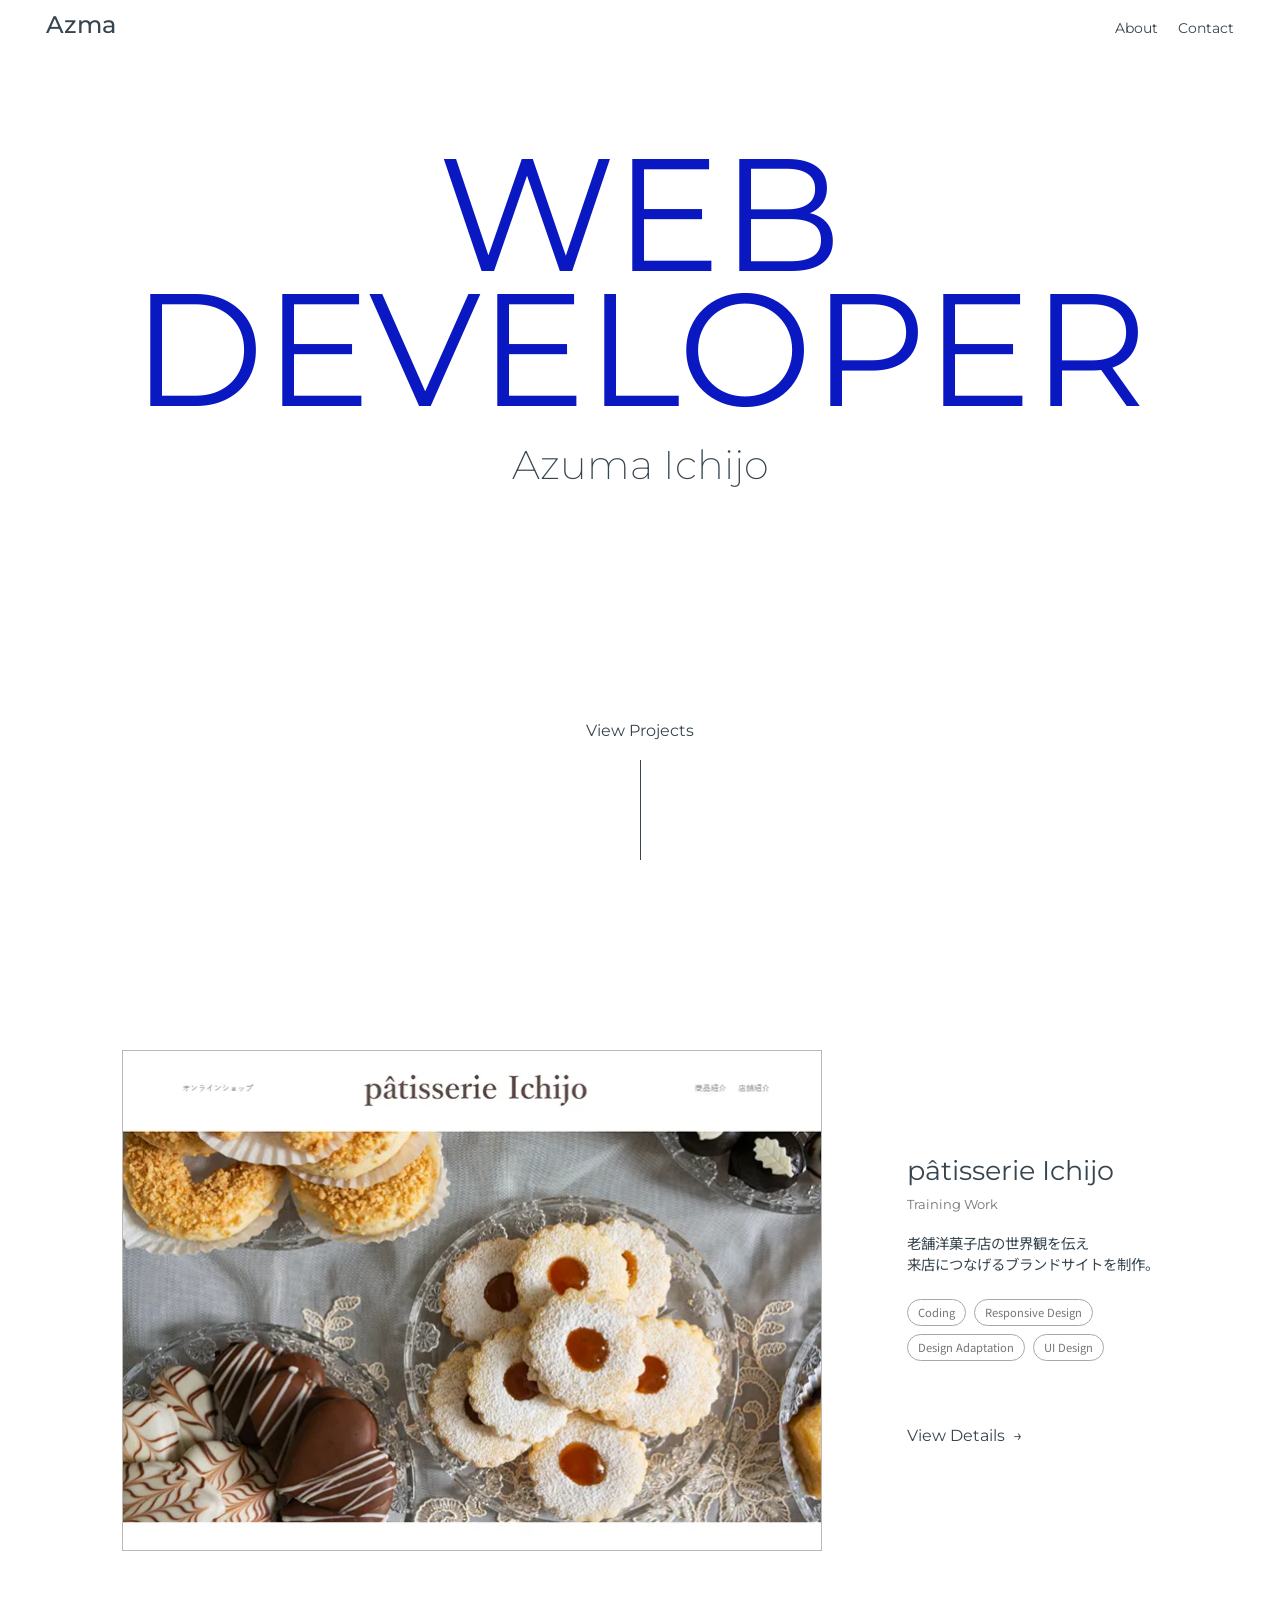
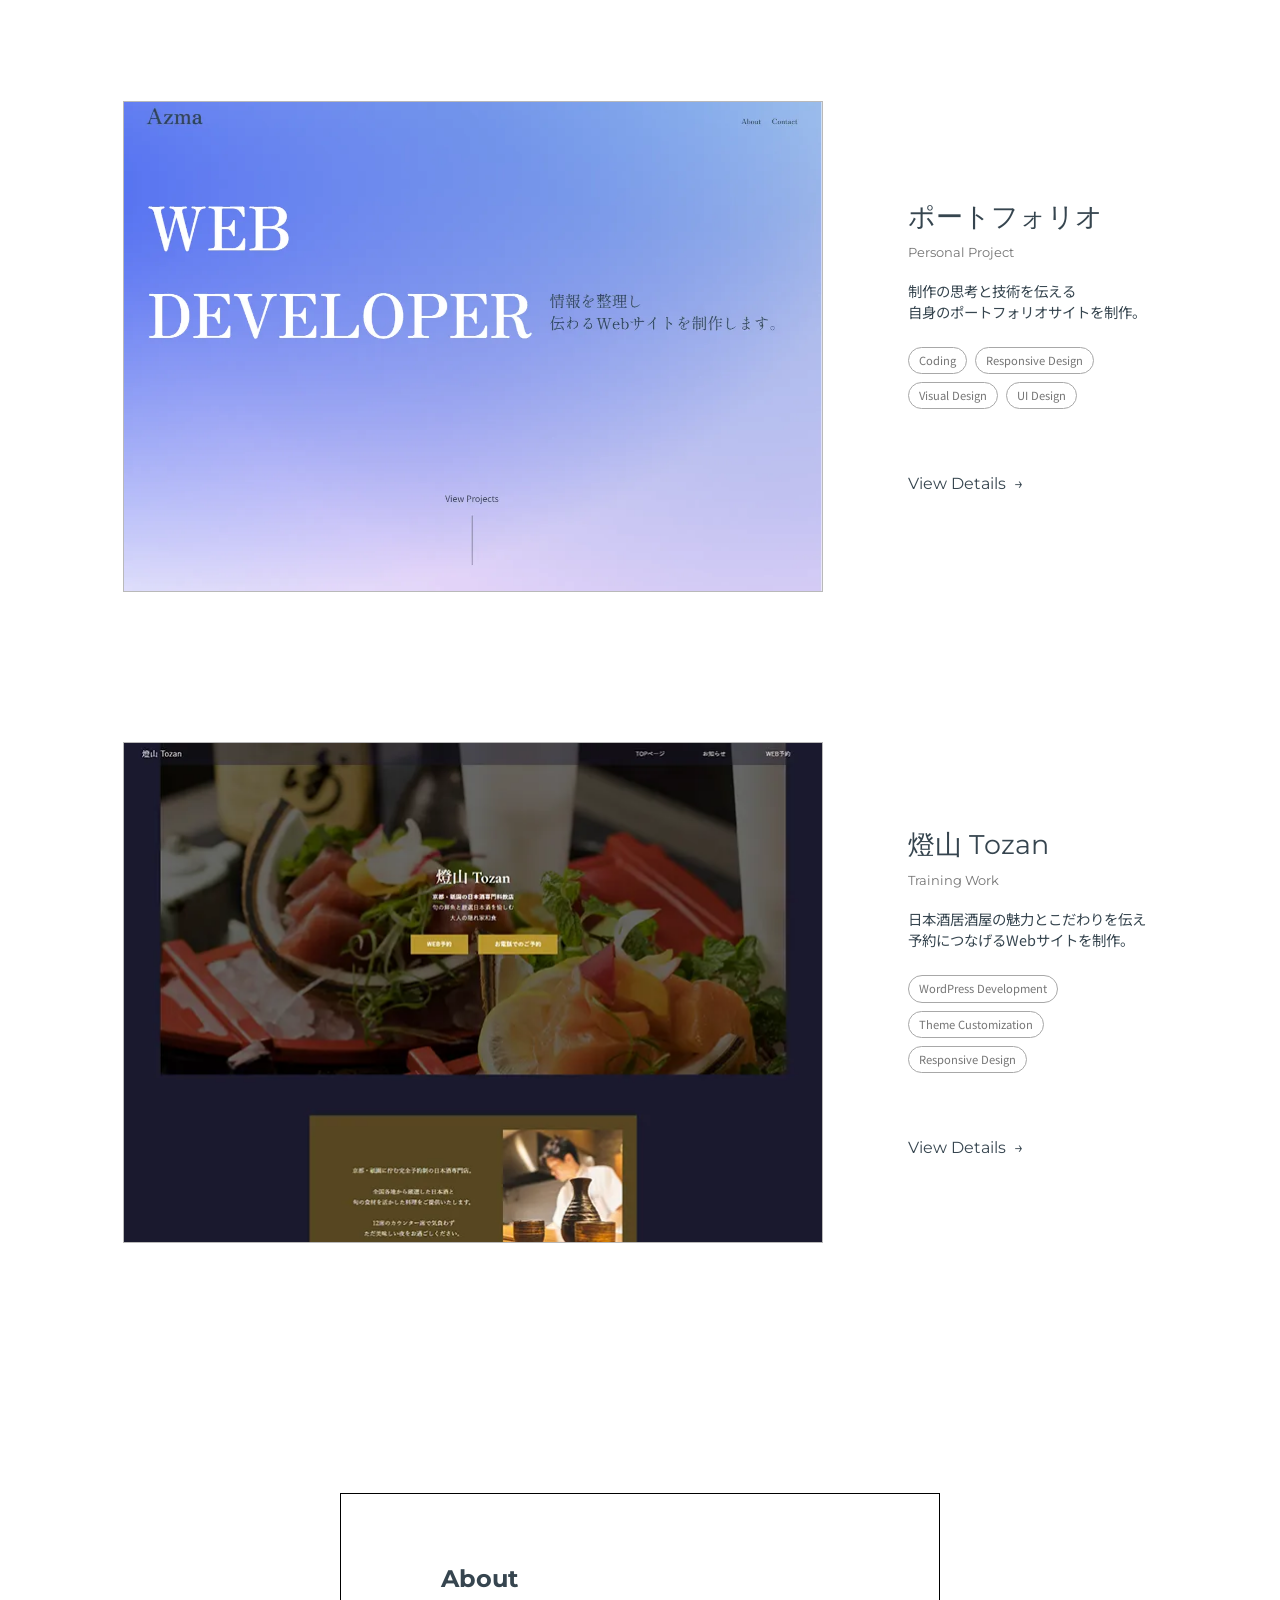
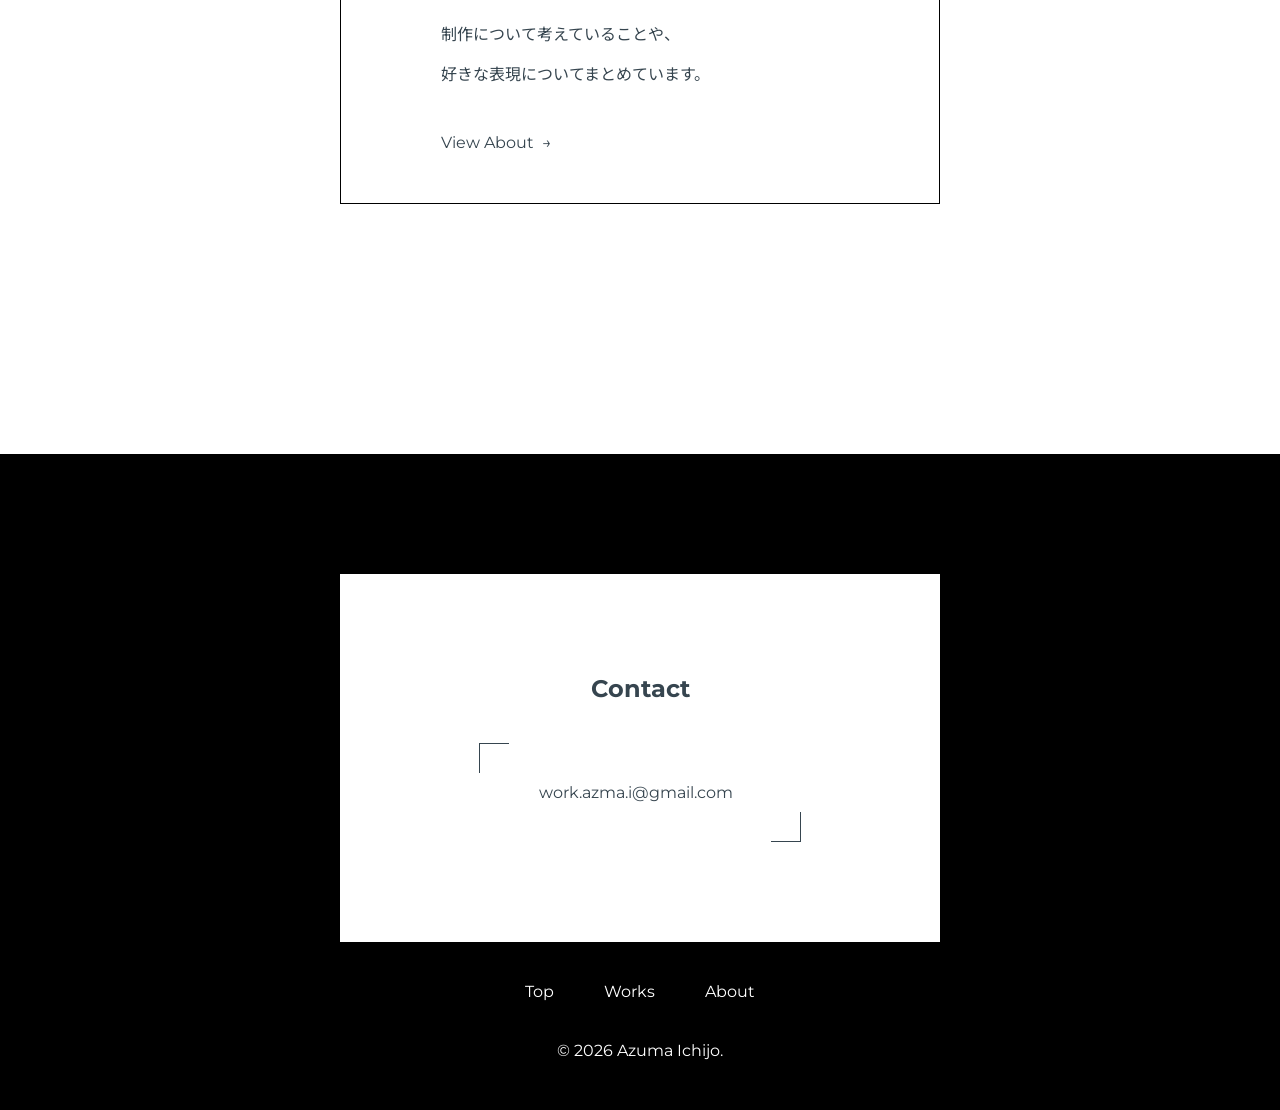
==== commit 38ae84f0: "style: redesign portfolio visual style and layout Replace Shippori Mincho with Montserrat Redesign h" ====
--- a/index.html
+++ b/index.html
@@ -43,29 +43,31 @@
     <link rel="preconnect" href="https://fonts.googleapis.com" />
     <link rel="preconnect" href="https://fonts.gstatic.com" crossorigin />
     <link
-      href="https://fonts.googleapis.com/css2?family=Shippori+Mincho:wght@400;500;600;700;800&display=swap"
-      rel="stylesheet"
-    />
-    <link
       href="https://fonts.googleapis.com/css2?family=Noto+Sans+JP:wght@400;500&display=swap"
       rel="stylesheet"
     />
+    <link
+      href="https://fonts.googleapis.com/css2?family=Montserrat:wght@200;400&display=swap"
+      rel="stylesheet"
+    />
     <link rel="stylesheet" href="css/style.css" />
   </head>
 
-  <button class="to-top" aria-label="ページ上部へ戻る">↑</button>
-
   <body>
+    <button class="to-top" aria-label="ページ上部へ戻る">↑</button>
+
     <header>
       <div class="header-inner">
         <div class="header-contents">
-          <h1>Azma</h1>
-          <nav>
-            <ul>
-              <li><a href="./about.html">About</a></li>
-              <li><a href="#contact">Contact</a></li>
-            </ul>
-          </nav>
+          <h1><a href="#">Azma</a></h1>
+          <div class="header-menu">
+            <nav>
+              <ul>
+                <li><a href="./about.html">About</a></li>
+                <li><a href="#contact">Contact</a></li>
+              </ul>
+            </nav>
+          </div>
         </div>
       </div>
     </header>
@@ -74,10 +76,12 @@
       <section class="fv">
         <div class="fv-inner">
           <div class="fv-contents">
-            <h2>WEB</h2>
+            <!-- <h2>WEB</h2> -->
+            <!-- <h2>DEVELOPER</h2> -->
+            <h2><span>WEB</span></h2>
+            <h2><span>DEVELOPER</span></h2>
             <div class="fv-row">
-              <h2>DEVELOPER</h2>
-              <p>情報を整理し<br />伝わるWebサイトを制作します。</p>
+              <p>Azuma Ichijo</p>
             </div>
           </div>
         </div>
@@ -182,25 +186,39 @@
       </section>
 
       <section class="about">
-        <h2>About</h2>
-        <p>
-          制作について考えていることや、<br />好きな表現についてまとめています。
-        </p>
-        <div class="reveal fade-up">
-          <a href="./about.html" class="view-details">View About</a>
+        <div class="about-inner">
+          <h2>About</h2>
+          <p>
+            制作について考えていることや、<br />好きな表現についてまとめています。
+          </p>
+          <div class="reveal fade-up">
+            <a href="./about.html" class="view-details">View About</a>
+          </div>
         </div>
       </section>
 
       <section class="contact" id="contact">
-        <div class="inner">
+        <div class="contact-inner">
           <div class="contact-txt">
-            <p>小さな修正依頼でも、お気軽にご連絡ください。</p>
+            <h2>Contact</h2>
           </div>
           <div class="contact-btn">
-            <a href="mailto:work.azma.i@gmail.com">work.azma.i@gmail.com ↗</a>
-          </div>
-          <p class="footer-copy">&copy; 2026 Azuma Ichijo.</p>
-        </div>
+            <a href="mailto:work.azma.i@gmail.com" class="reveal fade-up"
+              >work.azma.i@gmail.com</a
+            >
+          </div>
+        </div>
+        <div class="footer-menu">
+          <nav>
+            <ul>
+              <li><a href="#">Top</a></li>
+              <li><a href="#works">Works</a></li>
+              <li><a href="./about.html">About</a></li>
+            </ul>
+          </nav>
+        </div>
+
+        <p class="footer-copy">&copy; 2026 Azuma Ichijo.</p>
       </section>
     </main>
 
--- a/css/style.css
+++ b/css/style.css
@@ -37,24 +37,17 @@
 }
 
 h1 {
-  font-size: 2.5rem;
-  font-family: "Shippori Mincho", serif;
+  font-size: 1.5rem;
+  font-family: "Montserrat", sans-serif;
+  font-weight: 500;
 }
 
 h2 {
-  font-family: "Shippori Mincho", serif;
+  font-family: "Montserrat", sans-serif;
 }
 
 h3 {
-  margin-bottom: 10px;
-  font-size: 1.7rem;
-  font-family: "Shippori Mincho", serif;
-}
-
-h4 {
-  margin-bottom: 20px;
-  font-size: 1.5rem;
-  font-family: "Shippori Mincho", serif;
+  font-family: "Montserrat", sans-serif;
 }
 
 button {
@@ -90,13 +83,6 @@
   transform: translateY(0);
 }
 
-@keyframes fadeUp {
-  to {
-    opacity: 1;
-    transform: translateY(0);
-  }
-}
-
 header {
   position: fixed;
   top: 0;
@@ -111,6 +97,7 @@
   justify-content: space-between;
   align-items: baseline;
   padding: 0 46px;
+  margin-top: 10px;
 }
 
 .header-contents ul {
@@ -118,98 +105,78 @@
   justify-content: space-between;
   align-items: baseline;
   gap: 20px;
-  font-family: " Shippori Mincho", serif;
+  font-family: "Montserrat", sans-serif;
+  font-weight: 400;
 }
 
 .header-contents li {
   font-size: 0.9rem;
+}
+
+.header-menu a {
+  border-bottom: 1px solid transparent;
+}
+
+.header-menu a:hover {
+  border-bottom-color: currentColor;
 }
 
 .fv {
   position: relative;
   overflow: hidden;
   min-height: 100dvh;
-  background: #fff;
-}
-
-/* コンテンツを前面 */
+  font-family: "Montserrat", sans-serif;
+}
+
 .fv > * {
   position: relative;
   z-index: 1;
 }
 
-/* 背景 */
-.fv::before {
+.fv-inner {
+  overflow: hidden;
+}
+
+.fv-contents {
+  padding-top: 150px;
+}
+
+.fv-contents h2 {
+  font-size: clamp(10rem, 10vw, 12rem);
+  text-align: center;
+  font-weight: 400;
+  line-height: 0.8;
+  color: #0918c0;
+}
+
+.fv-contents h2 span {
+  position: relative;
+  display: inline-block;
+  overflow: hidden;
+}
+
+.fv-contents h2 span::after {
   content: "";
   position: absolute;
-  inset: -30%;
-  z-index: 0;
-
-  background:
-    radial-gradient(
-      ellipse at 0% 30%,
-      rgba(157, 170, 226, 0.1) 0%,
-      rgba(5, 47, 235, 0.7) 10%,
-      transparent 60%
-    ),
-    radial-gradient(
-      ellipse at 70% 0%,
-      rgba(8, 129, 228, 0.5) 0%,
-      rgba(49, 131, 207, 0.3) 25%,
-      transparent 60%
-    ),
-    radial-gradient(
-      ellipse at 80% 70%,
-      rgba(136, 110, 230, 0.3) 0%,
-      rgba(169, 138, 219, 0.1) 30%,
-      transparent 70%
-    );
-}
-
-.fv-inner {
-  max-width: 1200px;
-  margin: 0 auto;
-  /*min-height: 100dvh;*/
-  /* background-color: #a1b8c6; */
-  position: relative;
-  margin-bottom: 50px;
-}
-
-.fv-contents {
-  padding-top: 150px;
-}
-
-.fv-contents h2 {
-  font-size: 7rem;
-  color: #fff;
+  inset: 0;
+  background: #0918c0;
+  animation: reveal 1.5s cubic-bezier(0.77, 0, 0.175, 1) forwards;
+}
+
+@keyframes reveal {
+  to {
+    transform: translateX(101%);
+  }
 }
 
 .fv-row {
-  display: flex;
-  justify-content: left;
-  align-items: center;
-  gap: 30px;
+  text-align: center;
+  margin-top: 20px;
 }
 
 .fv-row p {
-  font-size: 1.6rem;
-  font-family: " Shippori Mincho", serif;
-}
-
-.fv-contents > h2,
-.fv-row > h2,
-.fv-row > p {
-  opacity: 0;
-  transform: translateY(10px);
-  animation: fadeUp 1s ease-out forwards;
-}
-
-.fv-row > h2 {
-  animation-delay: 0.3s;
-}
-
-.fv-row > p {
-  animation-delay: 0.6s;
+  font-size: 2.5rem;
+  font-weight: 200;
 }
 
 .scroll-indicator {
@@ -218,13 +185,8 @@
   left: 50%;
   transform: translateX(-50%);
   font-size: 1rem;
-}
-
-.scroll-indicator a {
   opacity: 0;
-  display: inline-block;
-  animation: fadeUp 1s ease-out forwards;
-  animation-delay: 2.2s;
+  animation: flickerUp 2s ease-out 2.1s forwards;
 }
 
 .scroll-indicator::after {
@@ -234,12 +196,43 @@
   height: 100px;
   background: #36454f;
   margin: 20px auto 0;
-
   transform: scaleY(0);
   transform-origin: top;
-
-  animation: lineGrow 1s ease-out forwards;
-  animation-delay: 2.6s;
+  animation: lineGrow 1s ease-out 2.3s forwards;
+}
+
+@keyframes fadeUp {
+  from {
+    opacity: 0;
+    transform: translateY(20px);
+  }
+  to {
+    opacity: 1;
+    transform: translateY(0);
+  }
+}
+
+@keyframes flickerUp {
+  0% {
+    opacity: 0;
+    transform: translateX(-50%) translateY(10px);
+  }
+  2% {
+    opacity: 1;
+    transform: translateX(-50%) translateY(10px);
+  }
+  7% {
+    opacity: 0;
+    transform: translateX(-50%) translateY(10px);
+  }
+  9% {
+    opacity: 1;
+    transform: translateX(-50%) translateY(10px);
+  }
+  100% {
+    opacity: 1;
+    transform: translateX(-50%) translateY(0);
+  }
 }
 
 @keyframes lineGrow {
@@ -268,8 +261,12 @@
   gap: 85px;
 }
 
+.work-list {
+  margin-top: 250px;
+}
+
 .work-item {
-  margin: 250px 0;
+  margin-top: 150px;
 }
 
 .work-img {
@@ -300,6 +297,12 @@
   transform: scale(1);
 }
 
+.work-text h3 {
+  margin-bottom: 10px;
+  font-size: 1.7rem;
+  font-weight: 400;
+}
+
 .work-note {
   font-size: 0.9rem;
 }
@@ -308,6 +311,8 @@
   color: #757575;
   font-size: 0.8rem;
   margin-bottom: 20px;
+  font-family: "Montserrat", sans-serif;
+  font-weight: 400;
 }
 
 .work-role {
@@ -334,6 +339,8 @@
   margin-top: 40px;
   display: inline-block;
   position: relative;
+  font-family: "Montserrat", sans-serif;
+  font-weight: 400;
 }
 
 .view-details::before {
@@ -367,13 +374,22 @@
 }
 
 .about {
-  text-align: center;
-  margin: 200px 0;
-  background-color: #fff;
+  text-align: left;
+  background-color: #ffffff;
+  padding: 250px;
+}
+
+.about-inner {
+  max-width: 600px;
+  margin: 0 auto;
+  padding: 50px 100px;
+  background-color: #ffffff;
+  border: 1px #000000 solid;
 }
 
 .about h2 {
   margin: 20px 0;
+  font-size: 1.5rem;
 }
 
 .about p {
@@ -406,72 +422,85 @@
   padding-bottom: 10px;
   position: relative;
   overflow: hidden;
-  background: #fff;
-}
-
-/* コンテンツを前面 */
+  background: #000000;
+  font-family: "Montserrat", sans-serif;
+}
+
+.contact-inner {
+  max-width: 600px;
+  margin: 0 auto;
+  padding: 100px;
+  background-color: #fff;
+}
+
 .contact > * {
   position: relative;
   z-index: 1;
 }
 
-/* 背景 */
-.contact::before {
+.contact-txt {
+  margin-bottom: 40px;
+}
+
+.contact-btn {
+  position: relative;
+  display: inline-block;
+  padding: 40px 60px;
+}
+
+.contact-btn::before,
+.contact-btn::after {
   content: "";
   position: absolute;
-  inset: -30%;
-  z-index: 0;
-
-  background:
-    radial-gradient(
-      ellipse at 20% 30%,
-      rgba(8, 50, 235, 0.3) 0%,
-      rgba(90, 120, 255, 0.1) 25%,
-      transparent 55%
-    ),
-    radial-gradient(
-      ellipse at 70% 20%,
-      rgba(150, 170, 255, 0.35) 0%,
-      rgba(150, 170, 255, 0.8) 30%,
-      transparent 60%
-    ),
-    radial-gradient(
-      ellipse at 80% 70%,
-      rgba(120, 190, 255, 0.3) 0%,
-      rgba(120, 190, 255, 0.08) 30%,
-      transparent 60%
-    );
-
-  filter: blur(90px);
-
-  transform-origin: center;
-
-  animation: aurora 10s ease-in-out infinite alternate;
-}
-
-.contact-txt {
-  margin-bottom: 20px;
-}
-
-.contact-btn {
+  width: 30px;
+  height: 30px;
+}
+
+.contact-btn::before {
+  top: 0;
+  left: 0;
+  border-top: 1px solid currentColor;
+  border-left: 1px solid currentColor;
+}
+
+.contact-btn::after {
+  bottom: 0;
+  right: 0;
+  border-bottom: 1px solid currentColor;
+  border-right: 1px solid currentColor;
+}
+
+.contact-btn a::after {
+  content: "";
   display: inline-block;
-  text-align: center;
-  padding: 20px 100px;
-  border-radius: 999px;
-  background: #fff;
-  color: #0918c0;
-  border: 1px solid #0918c0;
-  font-size: 0.9rem;
-  line-height: 1;
-  white-space: nowrap;
-  transition:
-    color 0.3s ease,
-    background-color 0.3s ease;
-}
-
-.contact-btn:hover {
-  background: #0918c0;
+  margin-left: 0.5rem;
+  transition: transform 0.5s ease;
+  transition-delay: 0.8s;
+}
+
+.footer-menu {
   color: #fff;
+  margin: 40px 0;
+}
+
+.footer-menu ul {
+  display: flex;
+  justify-content: center;
+  align-items: center;
+  gap: 50px;
+}
+
+.footer-menu a {
+  border-bottom: 1px solid transparent;
+}
+
+.footer-menu a:hover {
+  border-bottom-color: currentColor;
+}
+
+.footer-copy {
+  color: #fff;
+  margin: 40px;
 }
 
 /* aboutページ */
@@ -482,6 +511,11 @@
   animation: fadein 0.5s ease forwards;
 }
 
+.about-page h2 {
+  margin: 40px 0;
+  font-size: 1.8rem;
+}
+
 @keyframes fadein {
   to {
     opacity: 1;
@@ -492,7 +526,7 @@
 .about-page-inner {
   max-width: 700px;
   margin: 0 auto;
-  margin-top: 220px;
+  margin-top: 180px;
   margin-bottom: 150px;
 }
 
@@ -539,11 +573,6 @@
   display: inline;
 }
 */
-
-.footer-copy {
-  font-size: 0.7rem;
-  margin-top: 130px;
-}
 
 .to-top {
   position: fixed;
@@ -584,17 +613,17 @@
 =========================== */
 @media (max-width: 768px) {
   h1 {
-    font-size: 1.8rem;
-  }
-
-  h2 {
-    /* display: none;*/
-    font-size: 2.5rem;
-    text-align: center;
-  }
-
-  .fv-inner {
-    margin-bottom: 80px;
+    font-size: 1rem;
+  }
+
+  .header-contents {
+    max-width: 400px;
+    gap: 50px;
+    margin-top: 10px;
+  }
+
+  .fv-contents {
+    margin-top: 80px;
   }
 
   .fv-contents h2 {
@@ -603,12 +632,13 @@
 
   .fv-row {
     flex-direction: column;
+    margin-top: 0;
   }
 
   .fv-row p {
     text-align: center;
     font-size: 1.4rem;
-    padding: 50px 0;
+    padding: 10px 0;
     color: #13181b;
   }
 
@@ -625,7 +655,7 @@
   }
 
   .work-item {
-    margin: 70px 0;
+    margin-top: 70px;
   }
 
   .work-img {
@@ -651,7 +681,14 @@
   }
 
   .about {
-    margin: 150px 0;
+    margin-bottom: 100px;
+    padding: 0 0;
+  }
+
+  .about-inner {
+    padding: 100px 10px;
+    border: none;
+    text-align: center;
   }
 
   .about-page-inner {
@@ -665,6 +702,27 @@
     line-height: 27px;
   }
 
+  .contact {
+    padding-top: 40px;
+  }
+
+  .contact-inner {
+    max-width: 300px;
+    padding: 60px 24px;
+  }
+
+  .contact-btn {
+    padding: 0 0;
+  }
+
+  .contact-btn::before {
+    display: none;
+  }
+
+  .contact-btn::after {
+    display: none;
+  }
+
   .contact-txt {
     font-size: 0.9rem;
   }
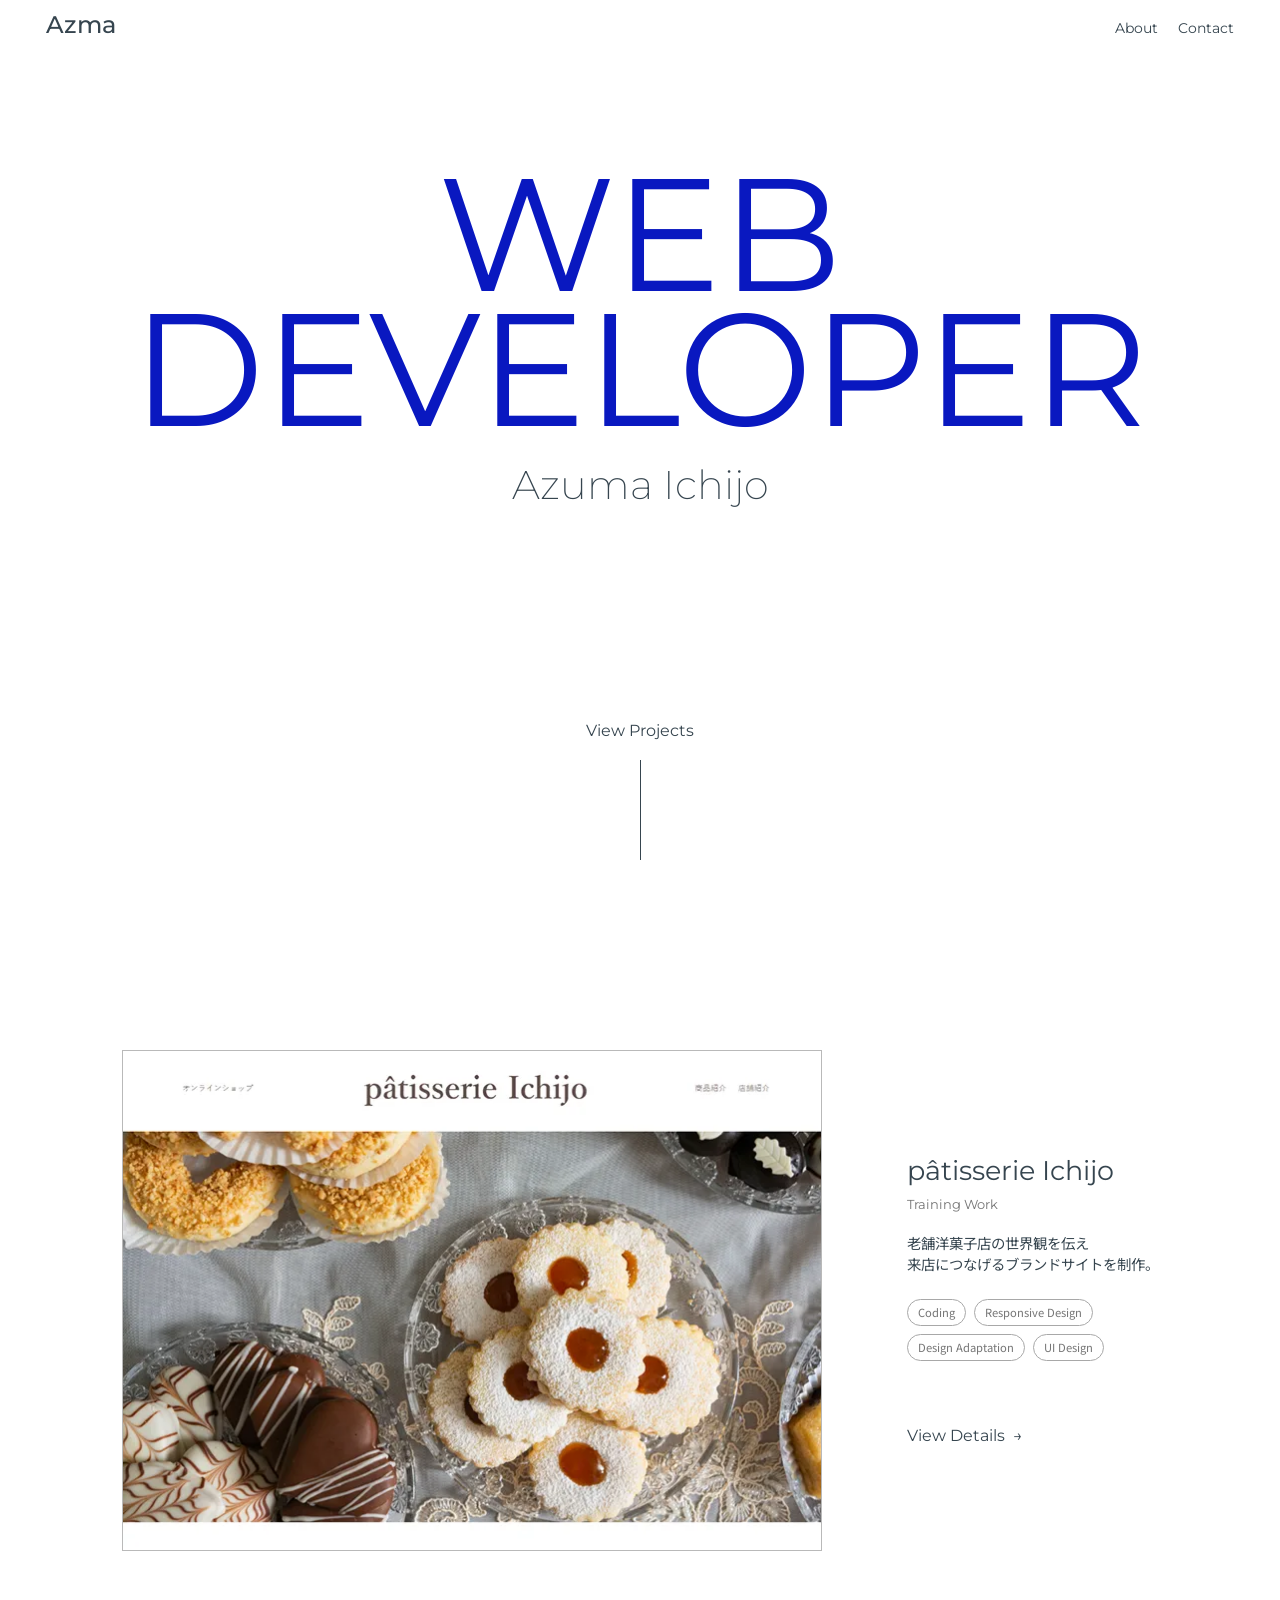
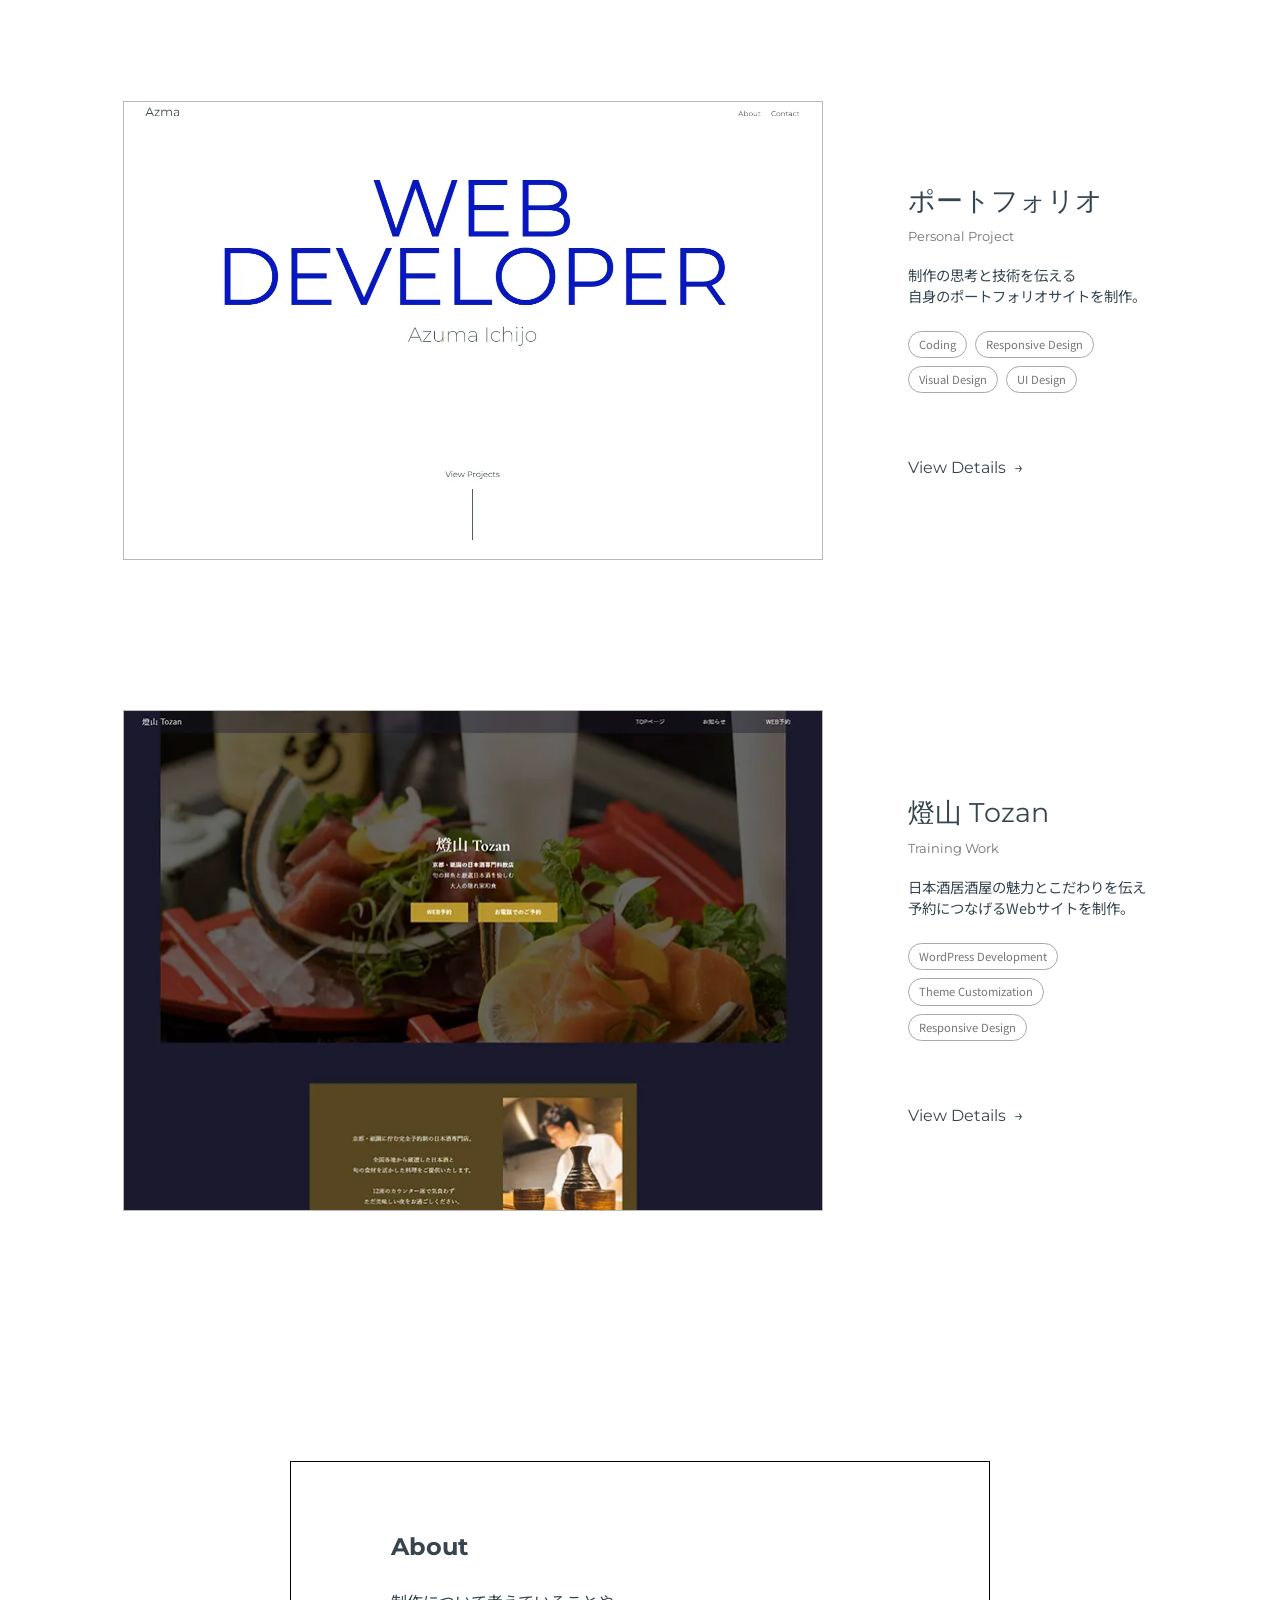
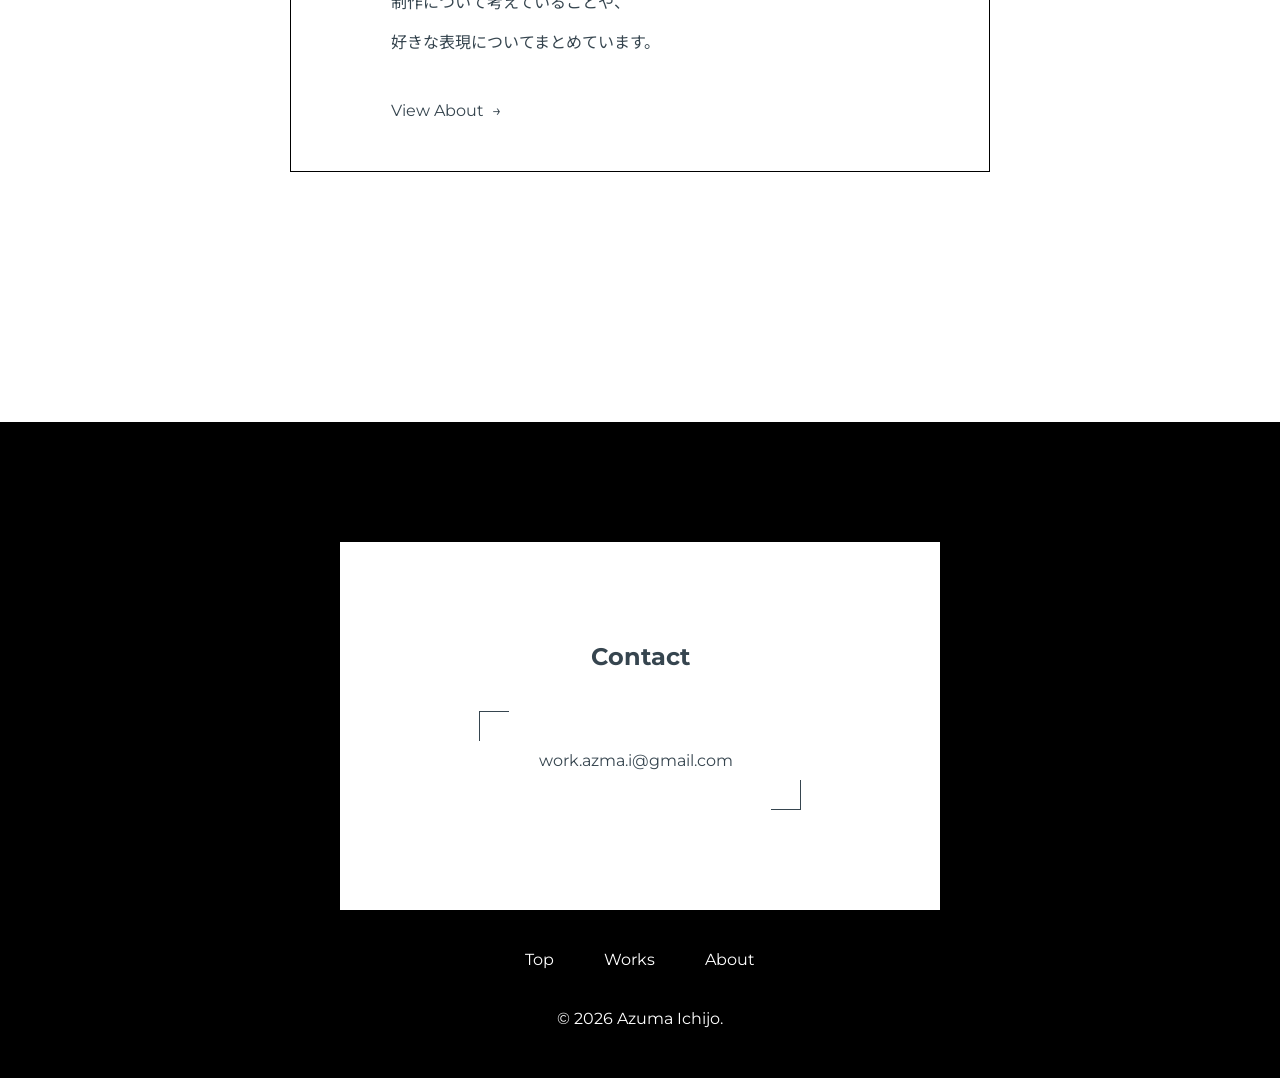
==== commit 071ecdb0: "refactor: reorganize CSS structure and separate common styles Create common.css for shared styles Mo" ====
--- a/index.html
+++ b/index.html
@@ -50,6 +50,7 @@
       href="https://fonts.googleapis.com/css2?family=Montserrat:wght@200;400&display=swap"
       rel="stylesheet"
     />
+    <link rel="stylesheet" href="css/common.css" />
     <link rel="stylesheet" href="css/style.css" />
   </head>
 
--- a/css/common.css
+++ b/css/common.css
@@ -0,0 +1,263 @@
+/* ===========================
+   Reset & Base
+=========================== */
+*,
+*::before,
+*::after {
+  box-sizing: border-box;
+  margin: 0;
+  padding: 0;
+}
+
+html {
+  font-size: 16px;
+  scroll-behavior: smooth;
+}
+
+body {
+  font-family: "Noto Sans JP", sans-serif;
+  color: #36454f;
+  background-color: #fff;
+  -webkit-font-smoothing: antialiased;
+}
+
+img {
+  max-width: 100%;
+  height: auto;
+  display: block;
+}
+
+a {
+  text-decoration: none;
+  color: inherit;
+}
+
+ul {
+  list-style: none;
+}
+
+h1 {
+  font-size: 1.5rem;
+  font-family: "Montserrat", sans-serif;
+  font-weight: 500;
+}
+
+h2 {
+  font-family: "Montserrat", sans-serif;
+}
+
+h3 {
+  font-family: "Montserrat", sans-serif;
+}
+
+button {
+  appearance: none;
+  background: none;
+  border: none;
+  cursor: pointer;
+  font-family: inherit;
+  font-size: inherit;
+  padding: 0;
+}
+
+/* header */
+
+header {
+  position: fixed;
+  top: 0;
+  left: 0;
+  width: 100%;
+  z-index: 1000;
+  background: transparent;
+}
+
+.header-contents {
+  display: flex;
+  justify-content: space-between;
+  align-items: baseline;
+  padding: 0 46px;
+  margin-top: 10px;
+}
+
+.header-contents ul {
+  display: flex;
+  justify-content: space-between;
+  align-items: baseline;
+  gap: 20px;
+  font-family: "Montserrat", sans-serif;
+  font-weight: 400;
+}
+
+.header-contents li {
+  font-size: 0.9rem;
+}
+
+.header-menu a {
+  border-bottom: 1px solid transparent;
+}
+
+.header-menu a:hover {
+  border-bottom-color: currentColor;
+}
+
+/* footer */
+
+.contact {
+  text-align: center;
+  background-size: cover;
+  background-position: center;
+  background-repeat: no-repeat;
+  padding-top: 120px;
+  padding-bottom: 10px;
+  position: relative;
+  overflow: hidden;
+  background: #000000;
+  font-family: "Montserrat", sans-serif;
+}
+
+.contact-inner {
+  max-width: 600px;
+  margin: 0 auto;
+  padding: 100px;
+  background-color: #fff;
+}
+
+.contact > * {
+  position: relative;
+  z-index: 1;
+}
+
+.contact-txt {
+  margin-bottom: 40px;
+}
+
+.contact-btn {
+  position: relative;
+  display: inline-block;
+  padding: 40px 60px;
+}
+
+.contact-btn::before,
+.contact-btn::after {
+  content: "";
+  position: absolute;
+  width: 30px;
+  height: 30px;
+}
+
+.contact-btn::before {
+  top: 0;
+  left: 0;
+  border-top: 1px solid currentColor;
+  border-left: 1px solid currentColor;
+}
+
+.contact-btn::after {
+  bottom: 0;
+  right: 0;
+  border-bottom: 1px solid currentColor;
+  border-right: 1px solid currentColor;
+}
+
+.contact-btn a::after {
+  content: "";
+  display: inline-block;
+  margin-left: 0.5rem;
+  transition: transform 0.5s ease;
+  transition-delay: 0.8s;
+}
+
+.footer-menu {
+  color: #fff;
+  margin: 40px 0;
+}
+
+.footer-menu ul {
+  display: flex;
+  justify-content: center;
+  align-items: center;
+  gap: 50px;
+}
+
+.footer-menu a {
+  border-bottom: 1px solid transparent;
+}
+
+.footer-menu a:hover {
+  border-bottom-color: currentColor;
+}
+
+.footer-copy {
+  color: #fff;
+  margin: 40px;
+}
+
+/* to top */
+.to-top {
+  position: fixed;
+  right: 20px;
+  bottom: 20px;
+  width: 48px;
+  height: 48px;
+  z-index: 1100;
+  border-radius: 50%;
+  border: none;
+  background: #000000;
+  color: #fff;
+  cursor: pointer;
+  box-shadow: 0 6px 18px rgba(0, 0, 0, 0.08);
+  opacity: 0;
+  visibility: hidden;
+  transform: translateY(10px);
+  transition:
+    opacity 0.7s ease,
+    transform 0.7s ease,
+    visibility 0.7s,
+    background-color 0.7s ease;
+}
+
+.to-top.is-visible {
+  opacity: 1;
+  visibility: visible;
+  transform: translateY(0);
+}
+
+.to-top:hover {
+  transform: translateY(-2px);
+  background: rgba(0, 0, 0, 0.8);
+}
+
+/*  Responsive */
+
+@media (max-width: 768px) {
+  .header-contents {
+    max-width: 400px;
+    gap: 50px;
+    margin-top: 10px;
+  }
+
+  .contact {
+    padding-top: 40px;
+  }
+
+  .contact-inner {
+    max-width: 300px;
+    padding: 60px 24px;
+  }
+
+  .contact-btn {
+    padding: 0 0;
+  }
+
+  .contact-btn::before {
+    display: none;
+  }
+
+  .contact-btn::after {
+    display: none;
+  }
+
+  .contact-txt {
+    font-size: 0.9rem;
+  }
+}
--- a/css/style.css
+++ b/css/style.css
@@ -1,68 +1,3 @@
-/* ===========================
-   Reset & Base
-=========================== */
-*,
-*::before,
-*::after {
-  box-sizing: border-box;
-  margin: 0;
-  padding: 0;
-}
-
-html {
-  font-size: 16px;
-  scroll-behavior: smooth;
-}
-
-body {
-  font-family: "Noto Sans JP", sans-serif;
-  color: #36454f;
-  background-color: #fff;
-  -webkit-font-smoothing: antialiased;
-}
-
-img {
-  max-width: 100%;
-  height: auto;
-  display: block;
-}
-
-a {
-  text-decoration: none;
-  color: inherit;
-}
-
-ul {
-  list-style: none;
-}
-
-h1 {
-  font-size: 1.5rem;
-  font-family: "Montserrat", sans-serif;
-  font-weight: 500;
-}
-
-h2 {
-  font-family: "Montserrat", sans-serif;
-}
-
-h3 {
-  font-family: "Montserrat", sans-serif;
-}
-
-button {
-  appearance: none;
-  background: none;
-  border: none;
-  cursor: pointer;
-  font-family: inherit;
-  font-size: inherit;
-  padding: 0;
-}
-
-/* ===========================
-   Layout
-=========================== */
 .inner {
   max-width: 1100px;
   margin: 0 auto;
@@ -83,44 +18,6 @@
   transform: translateY(0);
 }
 
-header {
-  position: fixed;
-  top: 0;
-  left: 0;
-  width: 100%;
-  z-index: 1000;
-  background: transparent;
-}
-
-.header-contents {
-  display: flex;
-  justify-content: space-between;
-  align-items: baseline;
-  padding: 0 46px;
-  margin-top: 10px;
-}
-
-.header-contents ul {
-  display: flex;
-  justify-content: space-between;
-  align-items: baseline;
-  gap: 20px;
-  font-family: "Montserrat", sans-serif;
-  font-weight: 400;
-}
-
-.header-contents li {
-  font-size: 0.9rem;
-}
-
-.header-menu a {
-  border-bottom: 1px solid transparent;
-}
-
-.header-menu a:hover {
-  border-bottom-color: currentColor;
-}
-
 .fv {
   position: relative;
   overflow: hidden;
@@ -138,7 +35,7 @@
 }
 
 .fv-contents {
-  padding-top: 150px;
+  padding-top: 170px;
 }
 
 .fv-contents h2 {
@@ -380,7 +277,7 @@
 }
 
 .about-inner {
-  max-width: 600px;
+  max-width: 700px;
   margin: 0 auto;
   padding: 50px 100px;
   background-color: #ffffff;
@@ -396,230 +293,13 @@
   line-height: 40px;
 }
 
-.footer-sns {
-  display: flex;
-  justify-content: flex-start;
-  align-items: baseline;
-  gap: 20px;
-}
-
-.footer-sns p {
-  font-size: 0.8rem;
-}
-
-.github,
-.twitter {
-  margin: 50px 0;
-  font-size: 1.5rem;
-}
-
-.contact {
-  text-align: center;
-  background-size: cover;
-  background-position: center;
-  background-repeat: no-repeat;
-  padding-top: 120px;
-  padding-bottom: 10px;
-  position: relative;
-  overflow: hidden;
-  background: #000000;
-  font-family: "Montserrat", sans-serif;
-}
-
-.contact-inner {
-  max-width: 600px;
-  margin: 0 auto;
-  padding: 100px;
-  background-color: #fff;
-}
-
-.contact > * {
-  position: relative;
-  z-index: 1;
-}
-
-.contact-txt {
-  margin-bottom: 40px;
-}
-
-.contact-btn {
-  position: relative;
-  display: inline-block;
-  padding: 40px 60px;
-}
-
-.contact-btn::before,
-.contact-btn::after {
-  content: "";
-  position: absolute;
-  width: 30px;
-  height: 30px;
-}
-
-.contact-btn::before {
-  top: 0;
-  left: 0;
-  border-top: 1px solid currentColor;
-  border-left: 1px solid currentColor;
-}
-
-.contact-btn::after {
-  bottom: 0;
-  right: 0;
-  border-bottom: 1px solid currentColor;
-  border-right: 1px solid currentColor;
-}
-
-.contact-btn a::after {
-  content: "";
-  display: inline-block;
-  margin-left: 0.5rem;
-  transition: transform 0.5s ease;
-  transition-delay: 0.8s;
-}
-
-.footer-menu {
-  color: #fff;
-  margin: 40px 0;
-}
-
-.footer-menu ul {
-  display: flex;
-  justify-content: center;
-  align-items: center;
-  gap: 50px;
-}
-
-.footer-menu a {
-  border-bottom: 1px solid transparent;
-}
-
-.footer-menu a:hover {
-  border-bottom-color: currentColor;
-}
-
-.footer-copy {
-  color: #fff;
-  margin: 40px;
-}
-
-/* aboutページ */
-
-.about-page {
-  opacity: 0;
-  transform: translateY(10px);
-  animation: fadein 0.5s ease forwards;
-}
-
-.about-page h2 {
-  margin: 40px 0;
-  font-size: 1.8rem;
-}
-
-@keyframes fadein {
-  to {
-    opacity: 1;
-    transform: translateY(0);
-  }
-}
-
-.about-page-inner {
-  max-width: 700px;
-  margin: 0 auto;
-  margin-top: 180px;
-  margin-bottom: 150px;
-}
-
-.about-page-contents {
-  font-size: 1.2rem;
-  line-height: 40px;
-}
-
-.about-page-contents p {
-  margin-bottom: 20px;
-}
-
-/*
-.email-copy {
-  display: inline-block;
-  cursor: pointer;
-}
-
-/* 初期表示 
-.email-copy__copy,
-.email-copy__copied {
-  display: none;
-}
-
-/* ホバー時
-.email-copy:hover .email-copy__email {
-  display: none;
-}
-.email-copy:hover .email-copy__copy {
-  display: inline;
-}
-.email-copy:hover .email-copy__copied {
-  display: none;
-}
-
-/* クリック後 
-.email-copy.is-copied .email-copy__email {
-  display: none;
-}
-.email-copy.is-copied .email-copy__copy {
-  display: none;
-}
-.email-copy.is-copied .email-copy__copied {
-  display: inline;
-}
-*/
-
-.to-top {
-  position: fixed;
-  right: 20px;
-  bottom: 20px;
-  width: 48px;
-  height: 48px;
-  z-index: 1100;
-  border-radius: 50%;
-  border: none;
-  background: #000000;
-  color: #fff;
-  cursor: pointer;
-  box-shadow: 0 6px 18px rgba(0, 0, 0, 0.08);
-  opacity: 0;
-  visibility: hidden;
-  transform: translateY(10px);
-  transition:
-    opacity 0.7s ease,
-    transform 0.7s ease,
-    visibility 0.7s,
-    background-color 0.7s ease;
-}
-
-.to-top.is-visible {
-  opacity: 1;
-  visibility: visible;
-  transform: translateY(0);
-}
-
-.to-top:hover {
-  transform: translateY(-2px);
-  background: rgba(0, 0, 0, 0.8);
-}
-
 /* ===========================
    Responsive
 =========================== */
+
 @media (max-width: 768px) {
   h1 {
     font-size: 1rem;
-  }
-
-  .header-contents {
-    max-width: 400px;
-    gap: 50px;
-    margin-top: 10px;
   }
 
   .fv-contents {
@@ -690,40 +370,4 @@
     border: none;
     text-align: center;
   }
-
-  .about-page-inner {
-    margin-top: 120px;
-    margin-bottom: 50px;
-    padding: 0 20px;
-  }
-
-  .about-page-contents {
-    font-size: 0.9rem;
-    line-height: 27px;
-  }
-
-  .contact {
-    padding-top: 40px;
-  }
-
-  .contact-inner {
-    max-width: 300px;
-    padding: 60px 24px;
-  }
-
-  .contact-btn {
-    padding: 0 0;
-  }
-
-  .contact-btn::before {
-    display: none;
-  }
-
-  .contact-btn::after {
-    display: none;
-  }
-
-  .contact-txt {
-    font-size: 0.9rem;
-  }
-}
+}
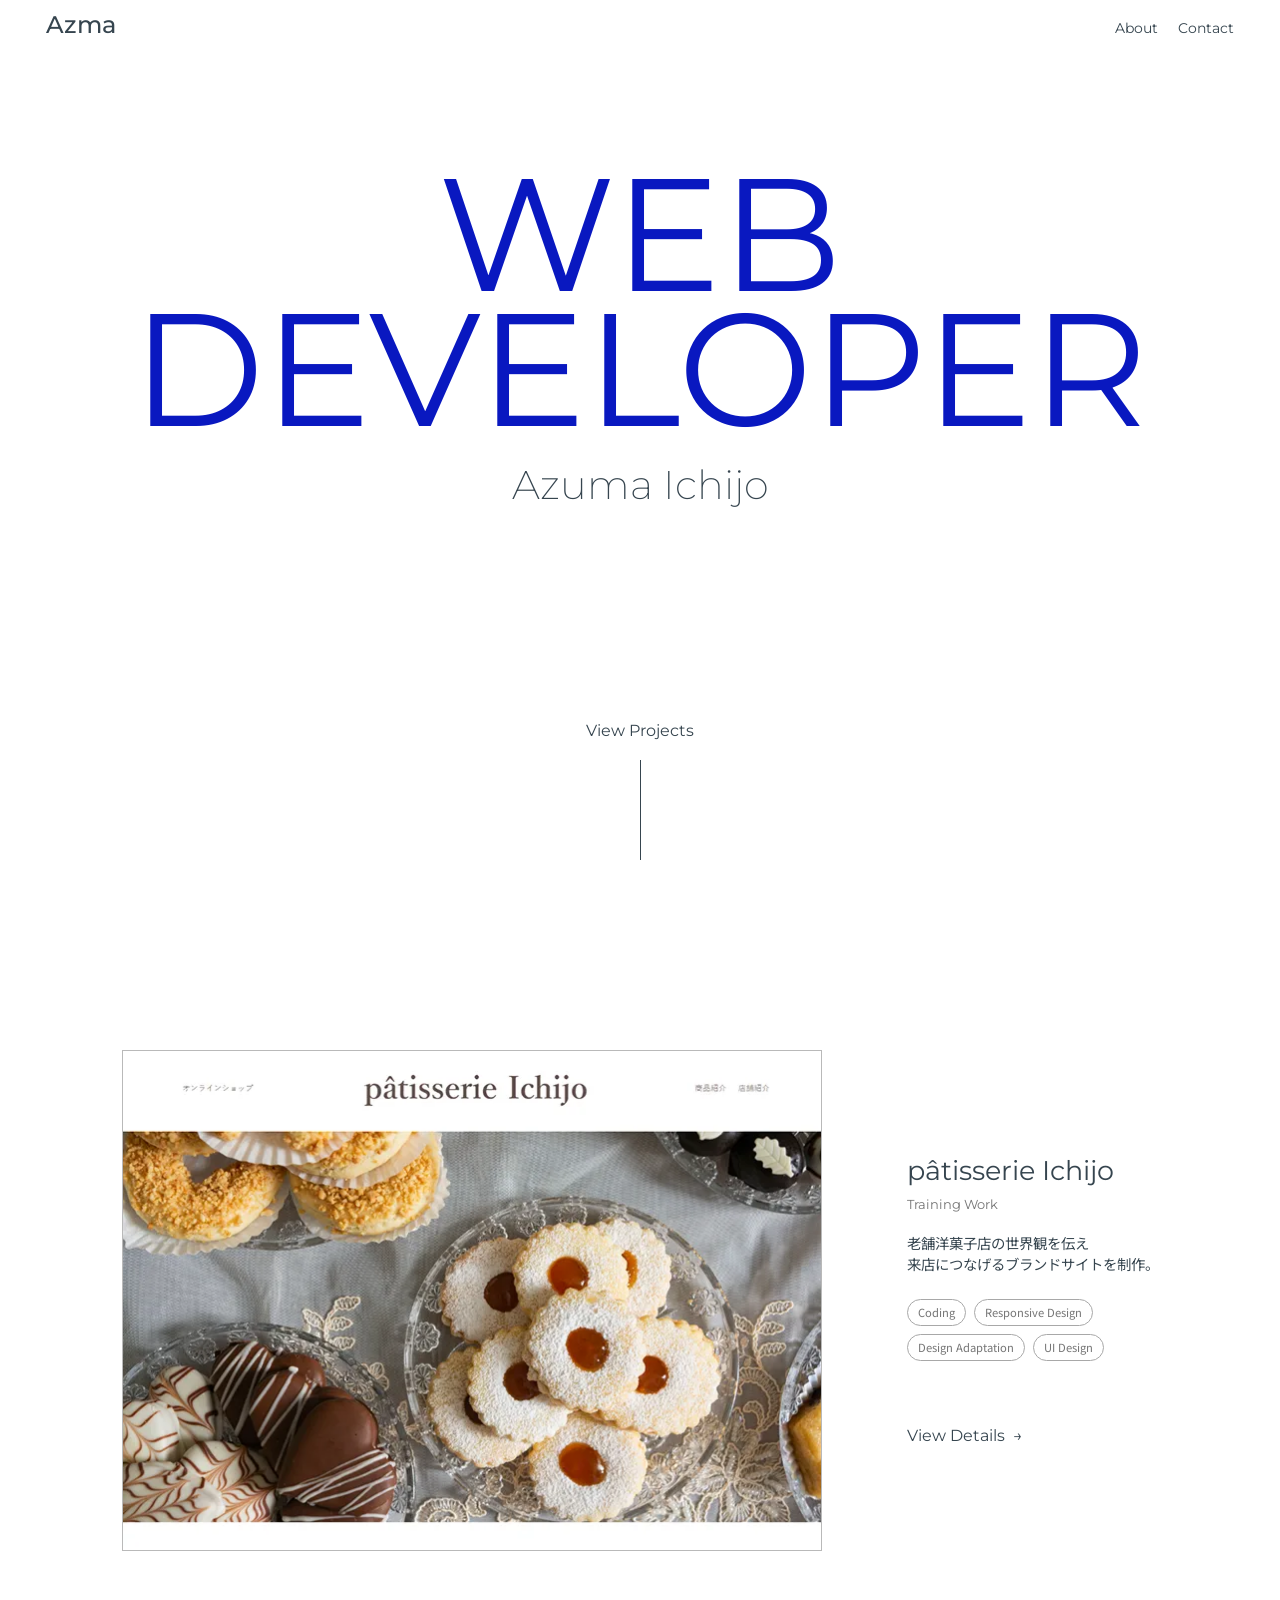
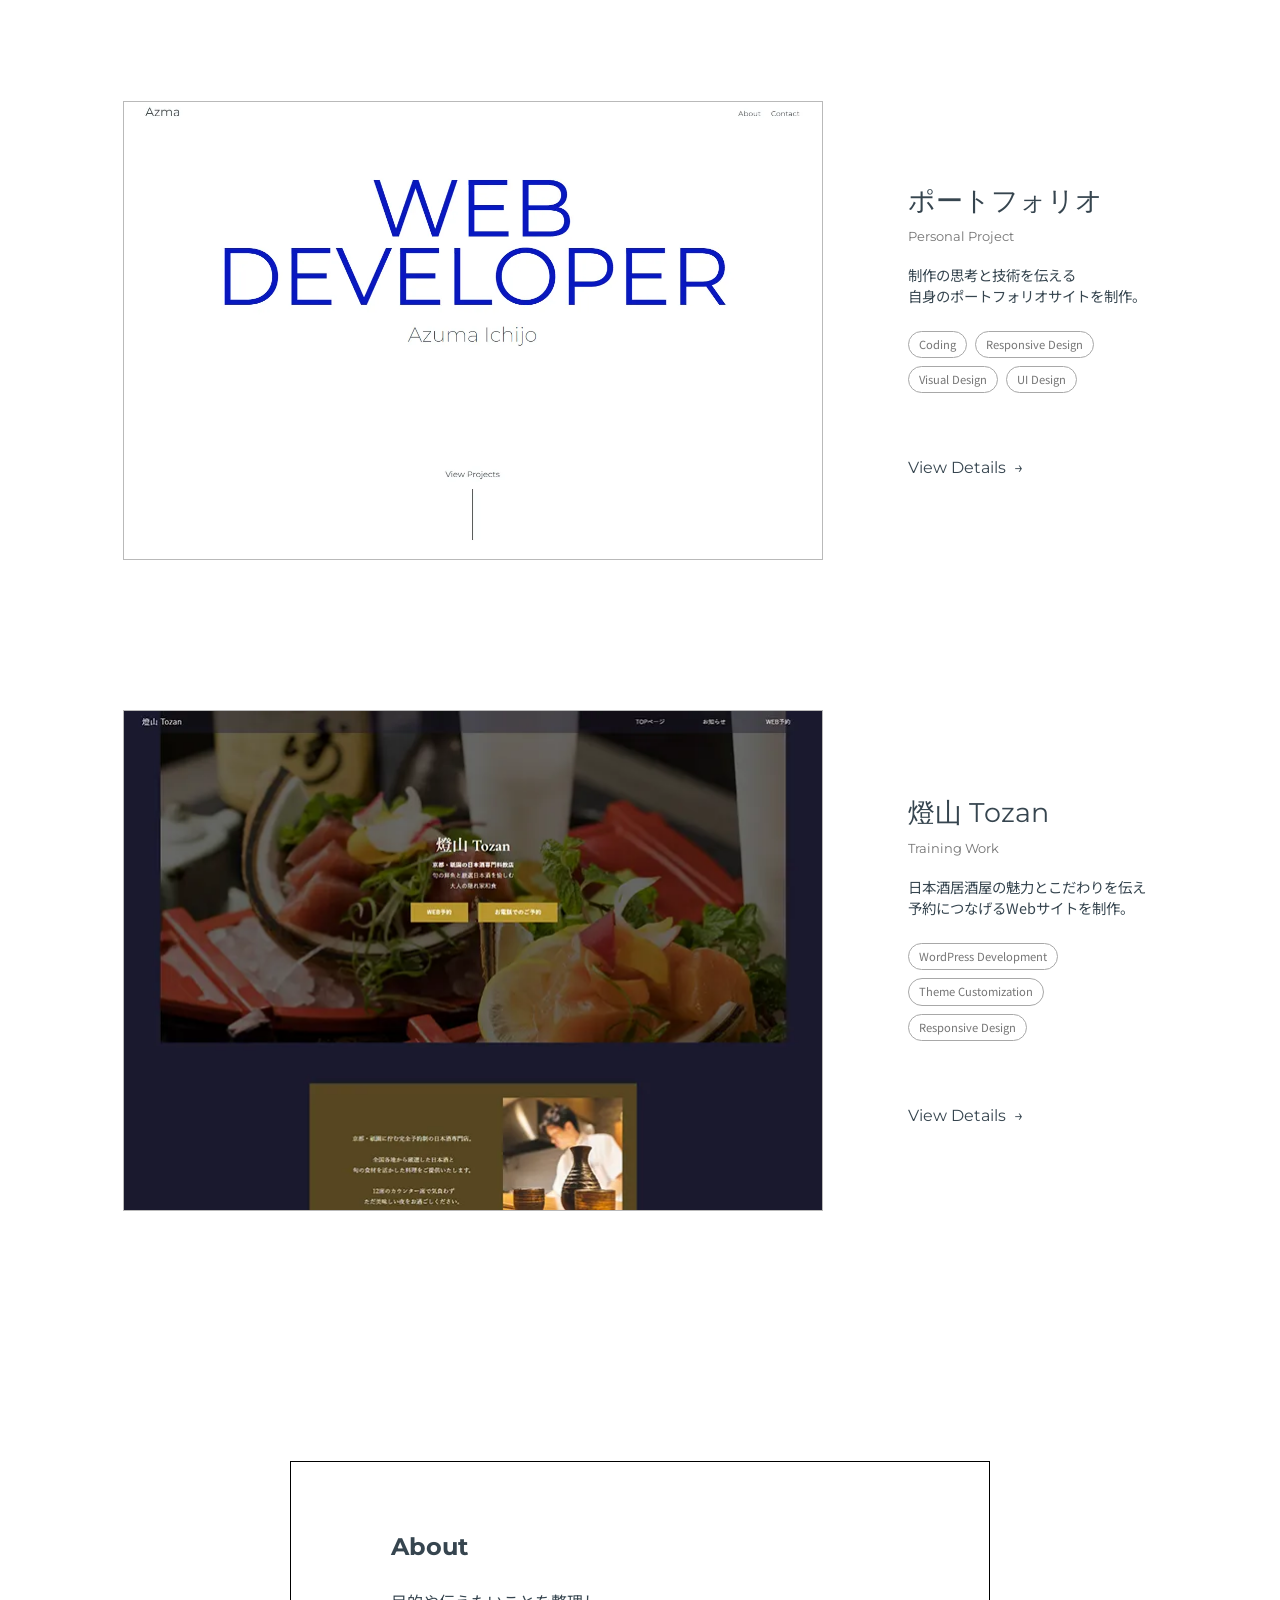
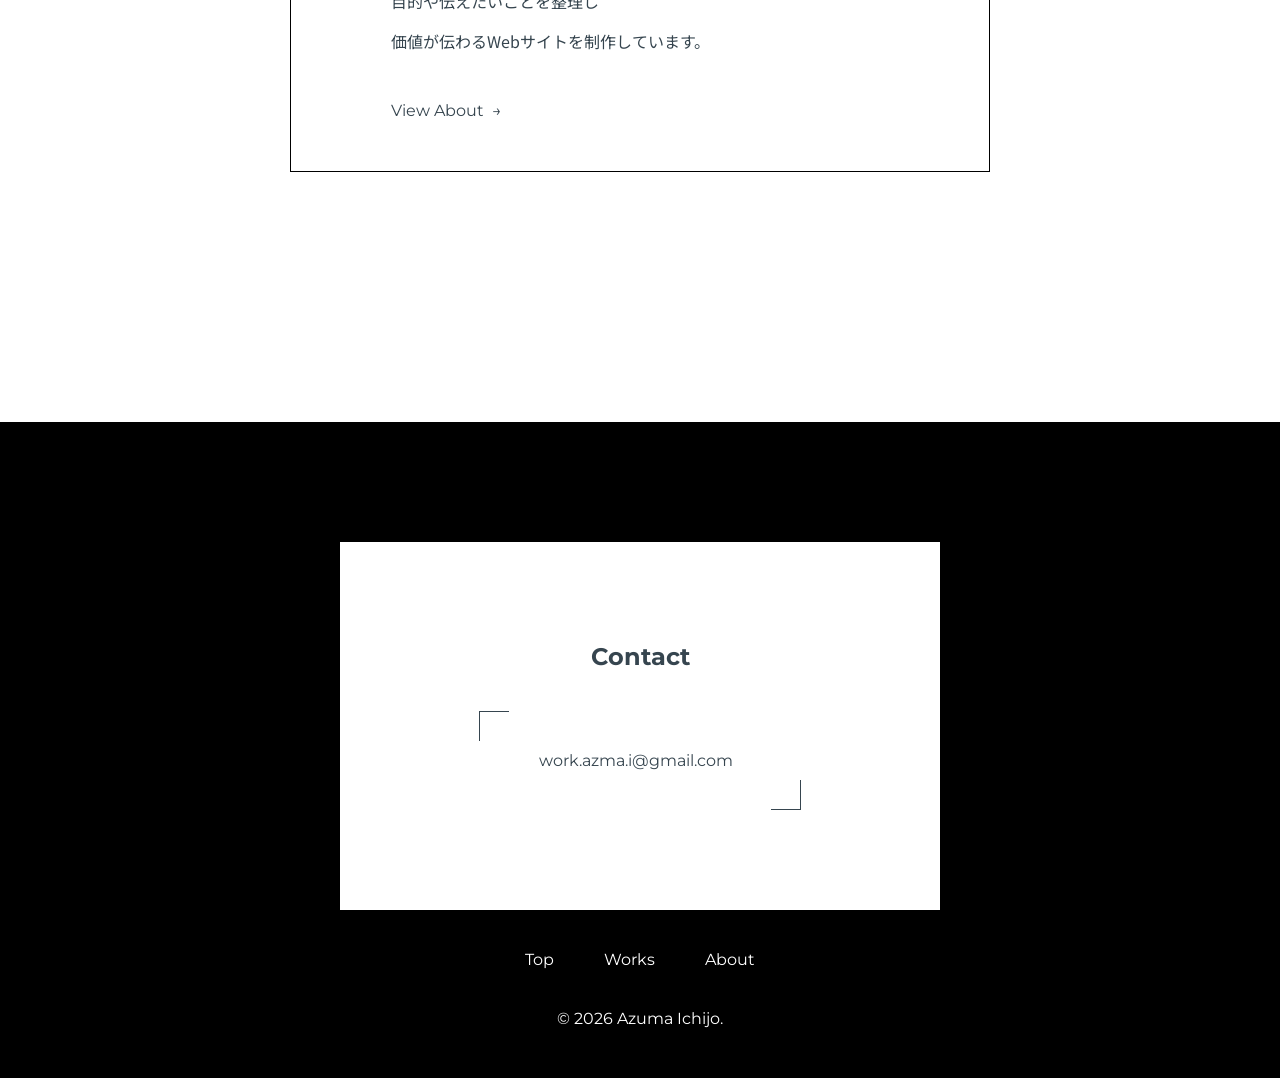
==== commit ab1ebf9b: "feat: update About page content and structure Refactor About page HTML structure Add skills section " ====
--- a/index.html
+++ b/index.html
@@ -190,7 +190,7 @@
         <div class="about-inner">
           <h2>About</h2>
           <p>
-            制作について考えていることや、<br />好きな表現についてまとめています。
+            目的や伝えたいことを整理し<br />価値が伝わるWebサイトを制作しています。
           </p>
           <div class="reveal fade-up">
             <a href="./about.html" class="view-details">View About</a>
